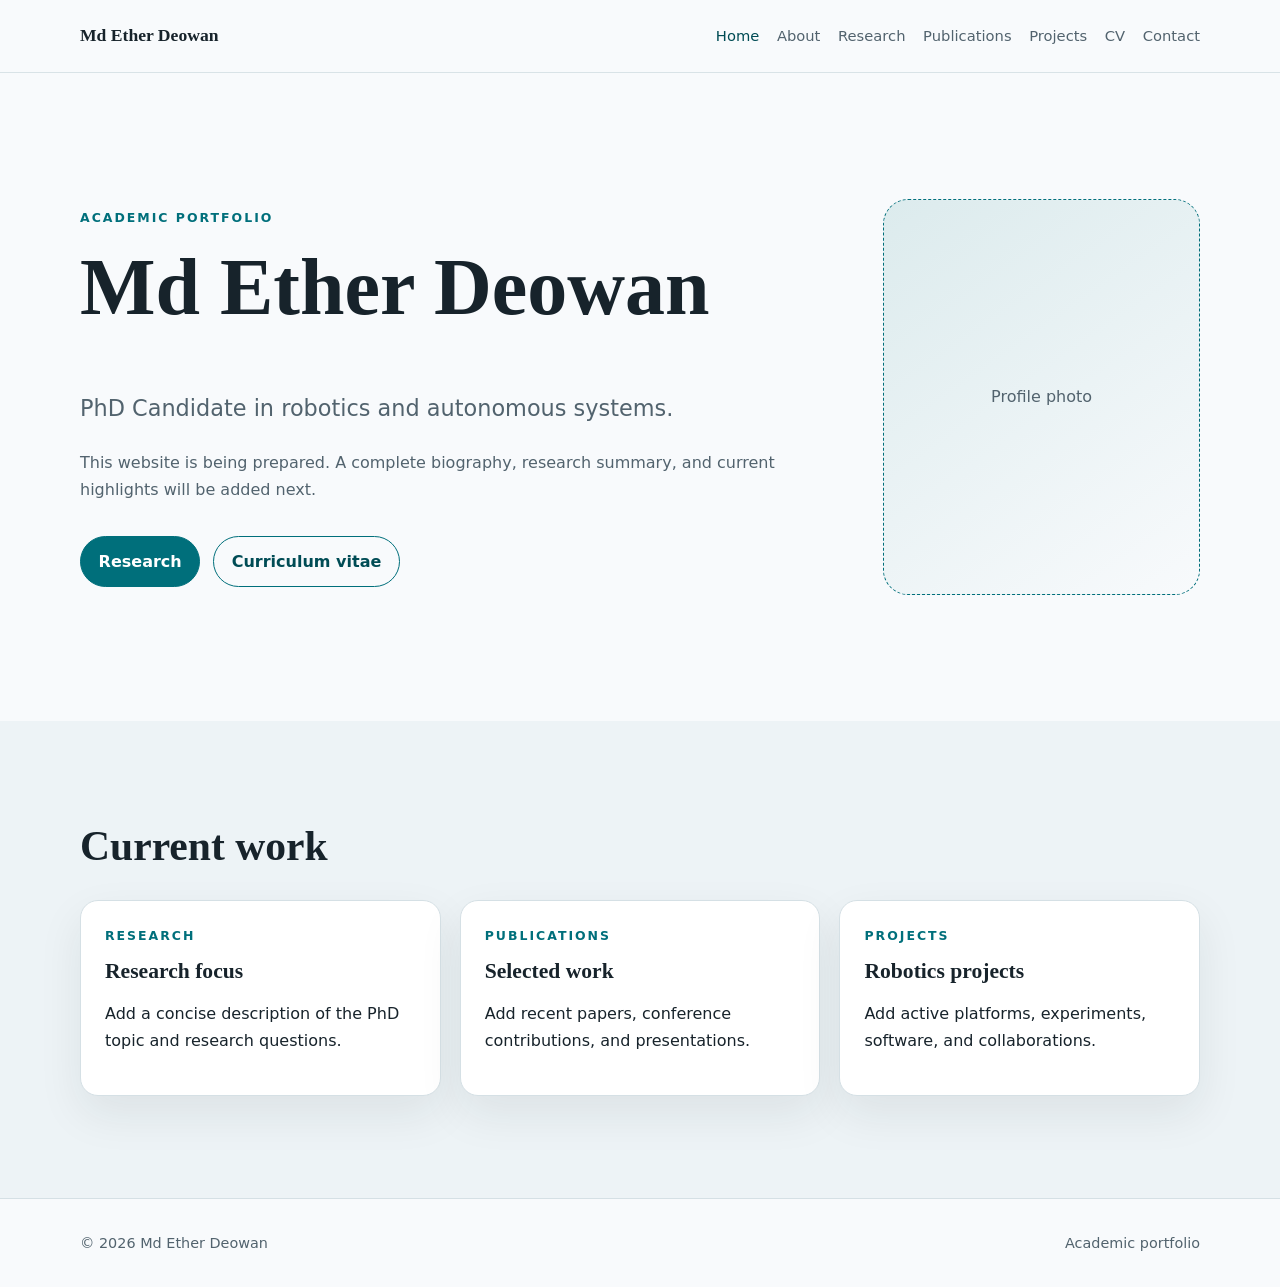
==== index.html @ 9e7772c3 "Create initial academic website structure" ====
<!doctype html>
<html lang="en">
  <head>
    <meta charset="utf-8">
    <meta name="viewport" content="width=device-width, initial-scale=1">
    <meta name="description" content="Academic website of Md Ether Deowan.">
    <title>Md Ether Deowan | Academic Portfolio</title>
    <link rel="stylesheet" href="assets/css/styles.css">
    <script src="assets/js/main.js" defer></script>
  </head>
  <body data-page="home">
    <a class="skip-link" href="#main-content">Skip to content</a>
    <header id="site-header"></header>

    <main id="main-content">
      <section class="hero section">
        <div class="container hero-grid">
          <div>
            <p class="eyebrow">Academic portfolio</p>
            <h1>Md Ether Deowan</h1>
            <p class="lead">PhD Candidate in robotics and autonomous systems.</p>
            <p class="placeholder-note">
              This website is being prepared. A complete biography, research
              summary, and current highlights will be added next.
            </p>
            <div class="button-row">
              <a class="button" href="research.html">Research</a>
              <a class="button button-secondary" href="cv.html">Curriculum vitae</a>
            </div>
          </div>
          <div class="profile-placeholder" aria-label="Profile photo placeholder">
            <span>Profile photo</span>
          </div>
        </div>
      </section>

      <section class="section section-muted">
        <div class="container">
          <h2>Current work</h2>
          <div class="card-grid">
            <article class="card">
              <p class="card-label">Research</p>
              <h3>Research focus</h3>
              <p>Add a concise description of the PhD topic and research questions.</p>
            </article>
            <article class="card">
              <p class="card-label">Publications</p>
              <h3>Selected work</h3>
              <p>Add recent papers, conference contributions, and presentations.</p>
            </article>
            <article class="card">
              <p class="card-label">Projects</p>
              <h3>Robotics projects</h3>
              <p>Add active platforms, experiments, software, and collaborations.</p>
            </article>
          </div>
        </div>
      </section>
    </main>

    <footer id="site-footer"></footer>
  </body>
</html>
---- assets/css/styles.css ----
:root {
  --background: #f8fafc;
  --surface: #ffffff;
  --surface-muted: #edf3f6;
  --text: #17232b;
  --text-muted: #52636e;
  --accent: #006f7b;
  --accent-dark: #004c55;
  --border: #d5e0e5;
  --shadow: 0 18px 45px rgba(23, 35, 43, 0.08);
  --radius: 18px;
  --max-width: 1120px;
}

* { box-sizing: border-box; }

html { scroll-behavior: smooth; }

body {
  margin: 0;
  background: var(--background);
  color: var(--text);
  font-family: Inter, ui-sans-serif, system-ui, -apple-system, BlinkMacSystemFont, "Segoe UI", sans-serif;
  font-size: 1rem;
  line-height: 1.7;
}

a { color: var(--accent-dark); }
a:hover { color: var(--accent); }

h1, h2, h3 {
  margin: 0 0 0.7em;
  font-family: Georgia, "Times New Roman", serif;
  line-height: 1.15;
}

h1 { font-size: clamp(2.5rem, 7vw, 5rem); }
h2 { font-size: clamp(1.8rem, 4vw, 2.6rem); }
h3 { font-size: 1.35rem; }

.container {
  width: min(calc(100% - 2rem), var(--max-width));
  margin-inline: auto;
}

.content-width { max-width: 760px; }
.section { padding: clamp(4rem, 8vw, 7rem) 0; }
.section-compact { margin-top: 2.5rem; }
.section-muted { background: var(--surface-muted); }

.site-nav {
  position: sticky;
  top: 0;
  z-index: 10;
  border-bottom: 1px solid rgba(213, 224, 229, 0.9);
  background: rgba(248, 250, 252, 0.94);
  backdrop-filter: blur(12px);
}

.nav-inner {
  min-height: 72px;
  display: flex;
  align-items: center;
  justify-content: space-between;
  gap: 2rem;
}

.brand {
  color: var(--text);
  font-family: Georgia, "Times New Roman", serif;
  font-size: 1.1rem;
  font-weight: 700;
  text-decoration: none;
}

.nav-links {
  display: flex;
  flex-wrap: wrap;
  gap: 0.3rem 1.1rem;
  margin: 0;
  padding: 0;
  list-style: none;
}

.nav-links a {
  color: var(--text-muted);
  font-size: 0.92rem;
  text-decoration: none;
}

.nav-links a:hover,
.nav-links a[aria-current="page"] { color: var(--accent-dark); }

.hero { min-height: 72vh; display: grid; align-items: center; }
.hero-grid { display: grid; grid-template-columns: 1.4fr 0.6fr; gap: 4rem; align-items: center; }
.lead { max-width: 700px; color: var(--text-muted); font-size: clamp(1.15rem, 2vw, 1.4rem); }

.eyebrow,
.card-label {
  margin: 0 0 0.8rem;
  color: var(--accent);
  font-size: 0.78rem;
  font-weight: 800;
  letter-spacing: 0.16em;
  text-transform: uppercase;
}

.profile-placeholder {
  aspect-ratio: 4 / 5;
  display: grid;
  place-items: center;
  border: 1px dashed var(--accent);
  border-radius: calc(var(--radius) * 1.4);
  background: linear-gradient(145deg, #dcebed, #f8fafc);
  color: var(--text-muted);
}

.button-row { display: flex; flex-wrap: wrap; gap: 0.8rem; margin-top: 2rem; }
.button {
  display: inline-flex;
  padding: 0.7rem 1.1rem;
  border: 1px solid var(--accent);
  border-radius: 999px;
  background: var(--accent);
  color: white;
  font-weight: 700;
  text-decoration: none;
}
.button:hover { background: var(--accent-dark); color: white; }
.button-secondary { background: transparent; color: var(--accent-dark); }
.button-secondary:hover { background: var(--surface); color: var(--accent-dark); }

.card-grid { display: grid; grid-template-columns: repeat(3, 1fr); gap: 1.2rem; }
.card,
.placeholder-block {
  border: 1px solid var(--border);
  border-radius: var(--radius);
  background: var(--surface);
  box-shadow: var(--shadow);
}
.card { padding: 1.5rem; }
.placeholder-block { margin-top: 2rem; padding: 2rem; }
.placeholder-note { max-width: 700px; color: var(--text-muted); }

.site-footer {
  padding: 2rem 0;
  border-top: 1px solid var(--border);
  color: var(--text-muted);
  font-size: 0.9rem;
}

.footer-inner { display: flex; justify-content: space-between; gap: 1rem; }

.skip-link {
  position: absolute;
  left: -9999px;
  top: 0;
  z-index: 20;
  padding: 0.7rem 1rem;
  background: var(--text);
  color: white;
}
.skip-link:focus { left: 1rem; top: 1rem; }

@media (max-width: 820px) {
  .nav-inner { align-items: flex-start; flex-direction: column; gap: 0.7rem; padding-block: 1rem; }
  .hero-grid { grid-template-columns: 1fr; }
  .profile-placeholder { max-width: 320px; }
  .card-grid { grid-template-columns: 1fr; }
}

@media (max-width: 520px) {
  .nav-links { gap: 0.4rem 0.8rem; }
  .footer-inner { flex-direction: column; }
}
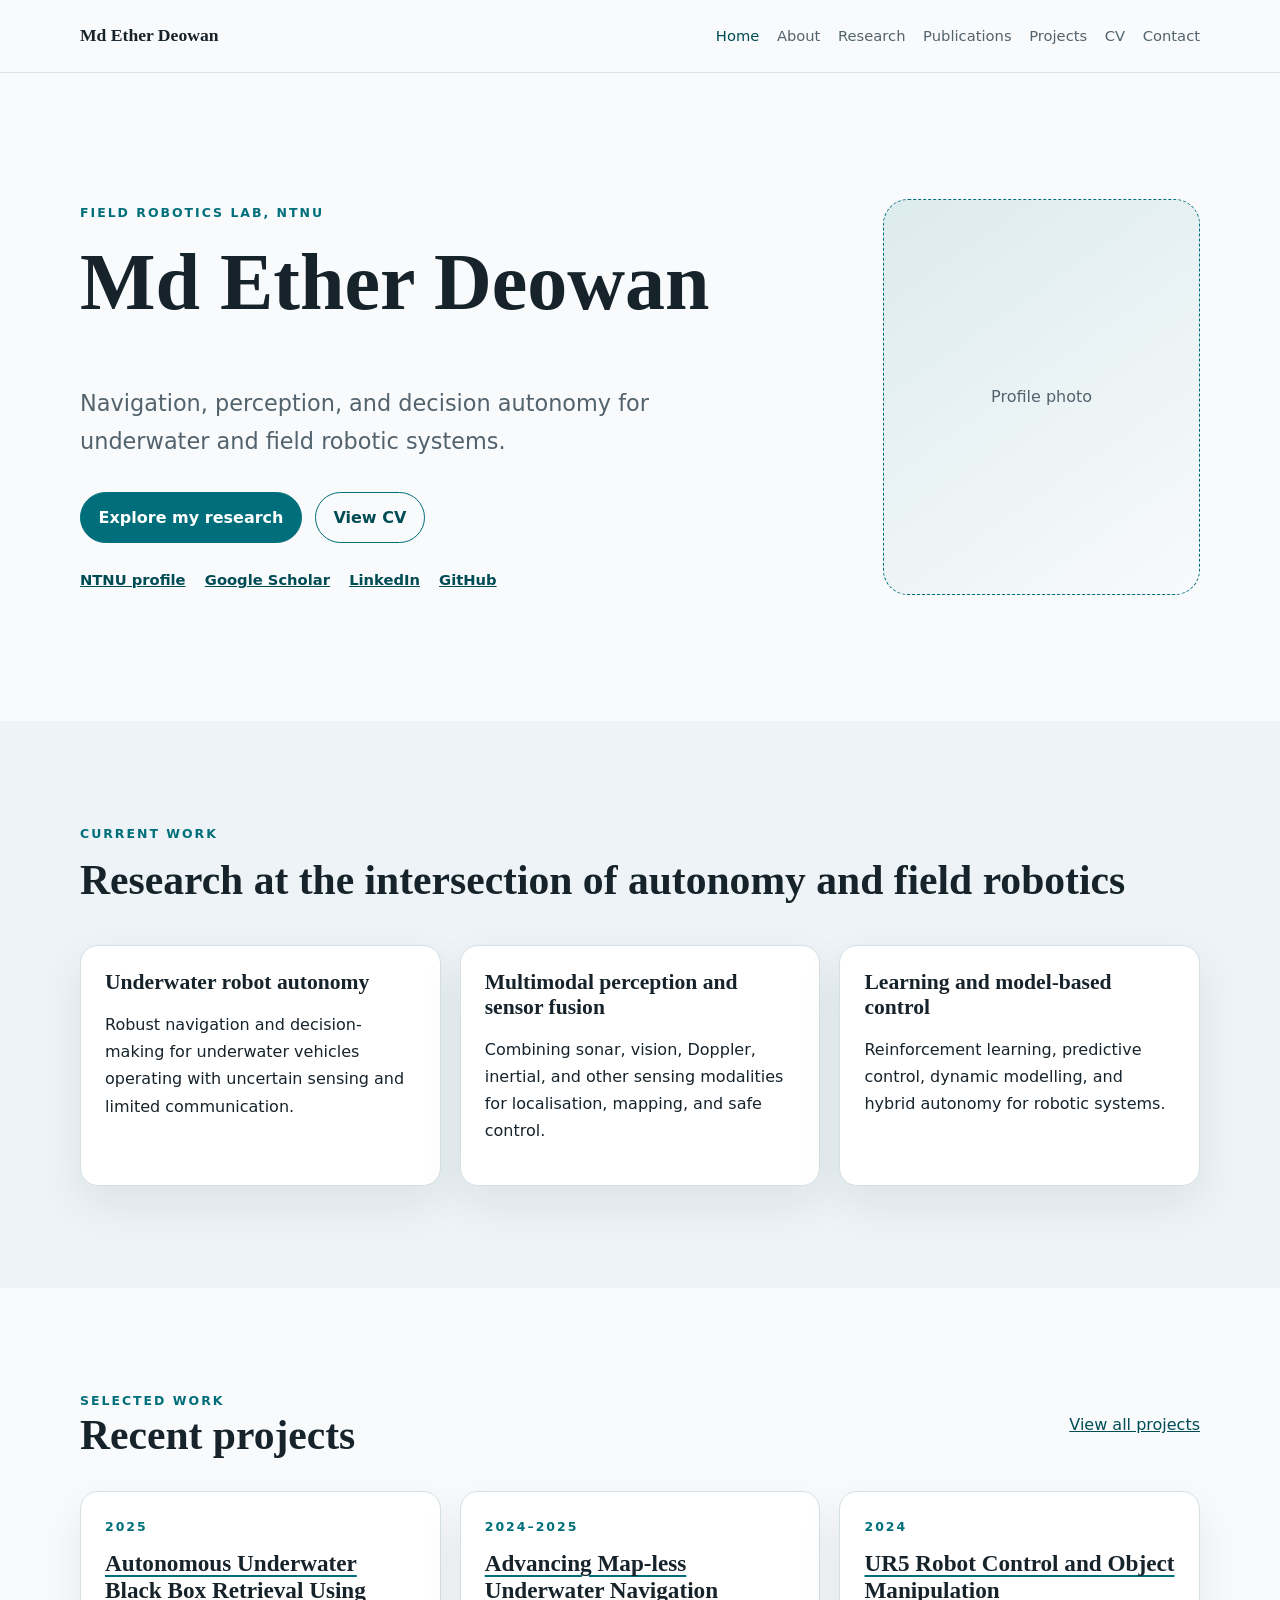
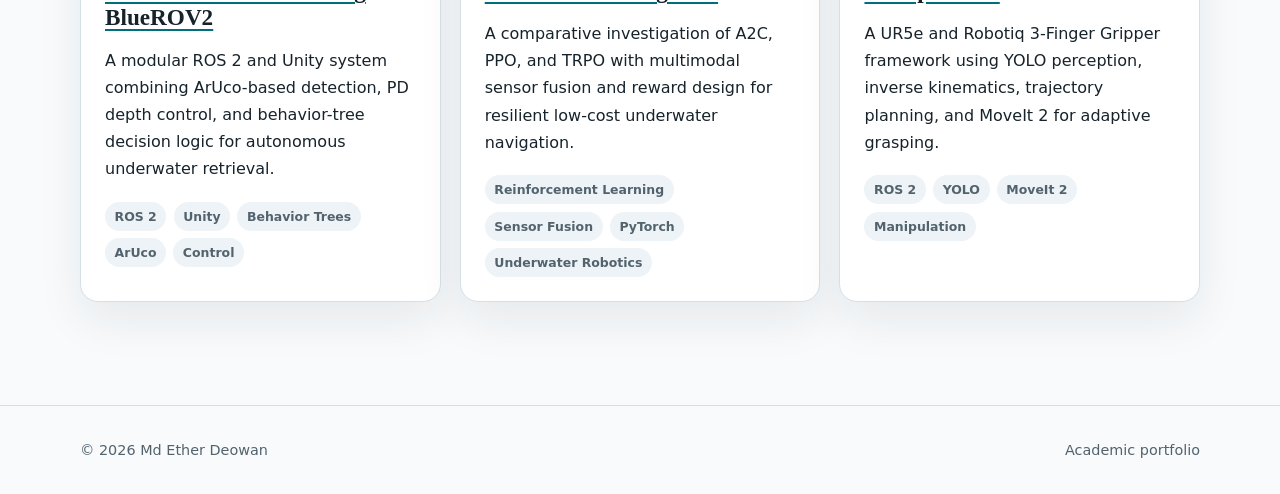
==== commit 8c1c596f: "Build data-driven academic portfolio" ====
--- a/index.html
+++ b/index.html
@@ -7,56 +7,13 @@
     <title>Md Ether Deowan | Academic Portfolio</title>
     <link rel="stylesheet" href="assets/css/styles.css">
     <script src="assets/js/main.js" defer></script>
+    <script src="assets/js/content.js" defer></script>
   </head>
   <body data-page="home">
     <a class="skip-link" href="#main-content">Skip to content</a>
     <header id="site-header"></header>
 
-    <main id="main-content">
-      <section class="hero section">
-        <div class="container hero-grid">
-          <div>
-            <p class="eyebrow">Academic portfolio</p>
-            <h1>Md Ether Deowan</h1>
-            <p class="lead">PhD Candidate in robotics and autonomous systems.</p>
-            <p class="placeholder-note">
-              This website is being prepared. A complete biography, research
-              summary, and current highlights will be added next.
-            </p>
-            <div class="button-row">
-              <a class="button" href="research.html">Research</a>
-              <a class="button button-secondary" href="cv.html">Curriculum vitae</a>
-            </div>
-          </div>
-          <div class="profile-placeholder" aria-label="Profile photo placeholder">
-            <span>Profile photo</span>
-          </div>
-        </div>
-      </section>
-
-      <section class="section section-muted">
-        <div class="container">
-          <h2>Current work</h2>
-          <div class="card-grid">
-            <article class="card">
-              <p class="card-label">Research</p>
-              <h3>Research focus</h3>
-              <p>Add a concise description of the PhD topic and research questions.</p>
-            </article>
-            <article class="card">
-              <p class="card-label">Publications</p>
-              <h3>Selected work</h3>
-              <p>Add recent papers, conference contributions, and presentations.</p>
-            </article>
-            <article class="card">
-              <p class="card-label">Projects</p>
-              <h3>Robotics projects</h3>
-              <p>Add active platforms, experiments, software, and collaborations.</p>
-            </article>
-          </div>
-        </div>
-      </section>
-    </main>
+    <main id="main-content" data-content-root></main>
 
     <footer id="site-footer"></footer>
   </body>
--- a/assets/css/styles.css
+++ b/assets/css/styles.css
@@ -142,6 +142,101 @@
 .placeholder-block { margin-top: 2rem; padding: 2rem; }
 .placeholder-note { max-width: 700px; color: var(--text-muted); }
 
+.profile-links {
+  display: flex;
+  flex-wrap: wrap;
+  gap: 0.5rem 1.2rem;
+  margin-top: 1.5rem;
+  font-size: 0.92rem;
+  font-weight: 700;
+}
+
+.profile-links-large { margin-top: 2.5rem; font-size: 1rem; }
+
+.section-heading {
+  display: flex;
+  align-items: center;
+  justify-content: space-between;
+  gap: 1.5rem;
+  margin-bottom: 2rem;
+}
+
+.section-heading h1,
+.section-heading h2,
+.section-heading p { margin-bottom: 0; }
+
+.project-list {
+  display: grid;
+  grid-template-columns: repeat(2, minmax(0, 1fr));
+  gap: 1.2rem;
+}
+
+.project-card h2 { font-size: 1.45rem; }
+.project-card h2 a { color: var(--text); text-decoration-color: var(--accent); text-decoration-thickness: 2px; text-underline-offset: 4px; }
+
+.tag-list {
+  display: flex;
+  flex-wrap: wrap;
+  gap: 0.45rem;
+  margin: 1.2rem 0 0;
+  padding: 0;
+  list-style: none;
+}
+
+.tag-list li {
+  padding: 0.25rem 0.6rem;
+  border-radius: 999px;
+  background: var(--surface-muted);
+  color: var(--text-muted);
+  font-size: 0.78rem;
+  font-weight: 700;
+}
+
+.bio-copy { font-size: 1.12rem; }
+
+.facts {
+  display: grid;
+  gap: 0;
+  margin: 2.5rem 0 4rem;
+  border-top: 1px solid var(--border);
+}
+
+.facts div {
+  display: grid;
+  grid-template-columns: 150px 1fr;
+  gap: 1rem;
+  padding: 0.8rem 0;
+  border-bottom: 1px solid var(--border);
+}
+
+.facts dt { color: var(--text-muted); font-weight: 700; }
+.facts dd { margin: 0; }
+
+.timeline { margin: 1.5rem 0; }
+.timeline-item {
+  display: grid;
+  grid-template-columns: 130px 1fr;
+  gap: 1.5rem;
+  padding: 1.4rem 0;
+  border-top: 1px solid var(--border);
+}
+.timeline-date { margin: 0; color: var(--accent); font-size: 0.86rem; font-weight: 800; }
+.timeline-item h3 { margin-bottom: 0.25rem; }
+.timeline-org { margin: 0 0 0.5rem; color: var(--text-muted); }
+.timeline-item div > p:last-child { margin-bottom: 0; }
+.content-section-title { margin-top: 4rem; }
+
+.research-statement { margin-top: 4rem; }
+
+.publication-groups { margin-top: 3rem; }
+.publication-groups section { padding: 1.5rem 0; border-top: 1px solid var(--border); }
+.publication-list { display: grid; gap: 0.8rem; padding-left: 1.4rem; }
+
+.skills-grid { display: grid; grid-template-columns: repeat(2, 1fr); gap: 1rem; }
+.skills-grid section { padding: 1.2rem; border: 1px solid var(--border); border-radius: var(--radius); background: var(--surface); }
+.skills-grid ul { margin-bottom: 0; padding-left: 1.2rem; }
+.data-note { margin-top: 3rem; color: var(--text-muted); font-size: 0.85rem; }
+
 .site-footer {
   padding: 2rem 0;
   border-top: 1px solid var(--border);
@@ -167,9 +262,14 @@
   .hero-grid { grid-template-columns: 1fr; }
   .profile-placeholder { max-width: 320px; }
   .card-grid { grid-template-columns: 1fr; }
+  .project-list { grid-template-columns: 1fr; }
 }
 
 @media (max-width: 520px) {
   .nav-links { gap: 0.4rem 0.8rem; }
   .footer-inner { flex-direction: column; }
-}
+  .section-heading { align-items: flex-start; flex-direction: column; }
+  .timeline-item { grid-template-columns: 1fr; gap: 0.35rem; }
+  .facts div { grid-template-columns: 1fr; gap: 0.2rem; }
+  .skills-grid { grid-template-columns: 1fr; }
+}
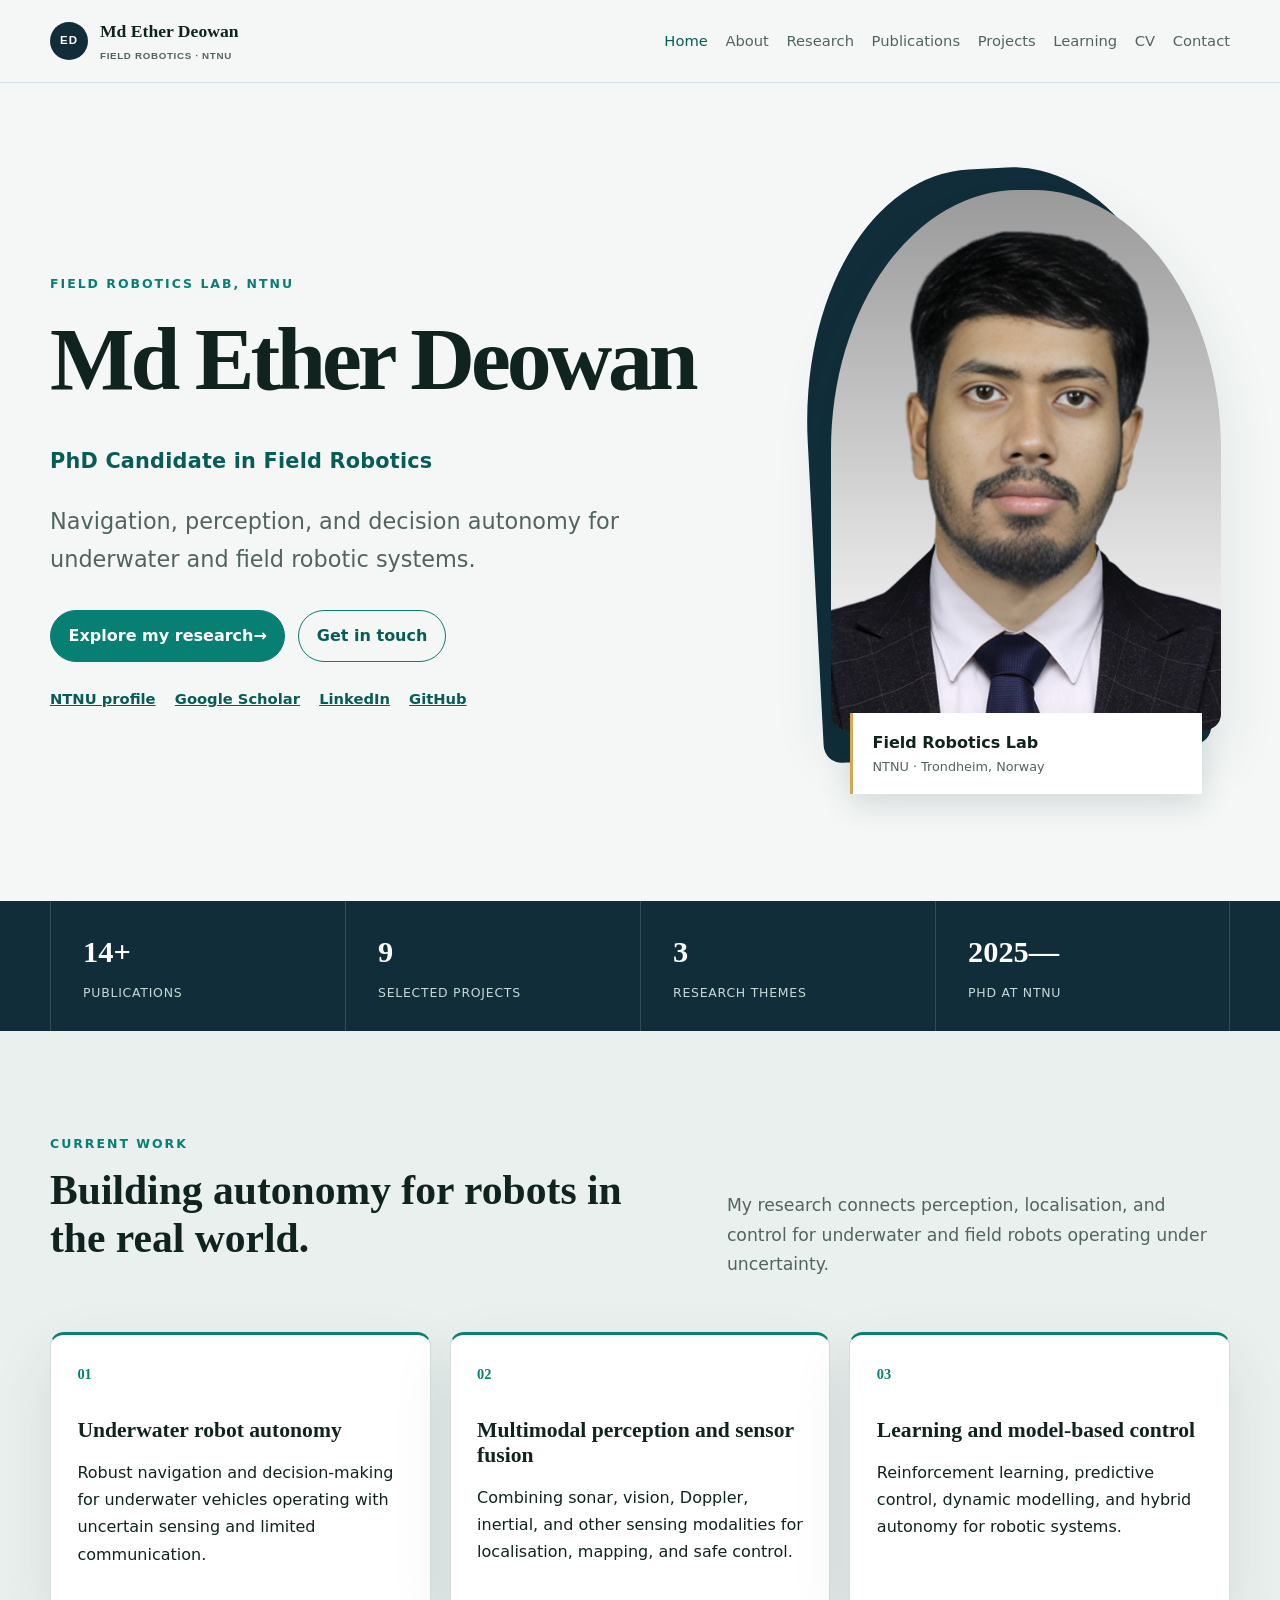
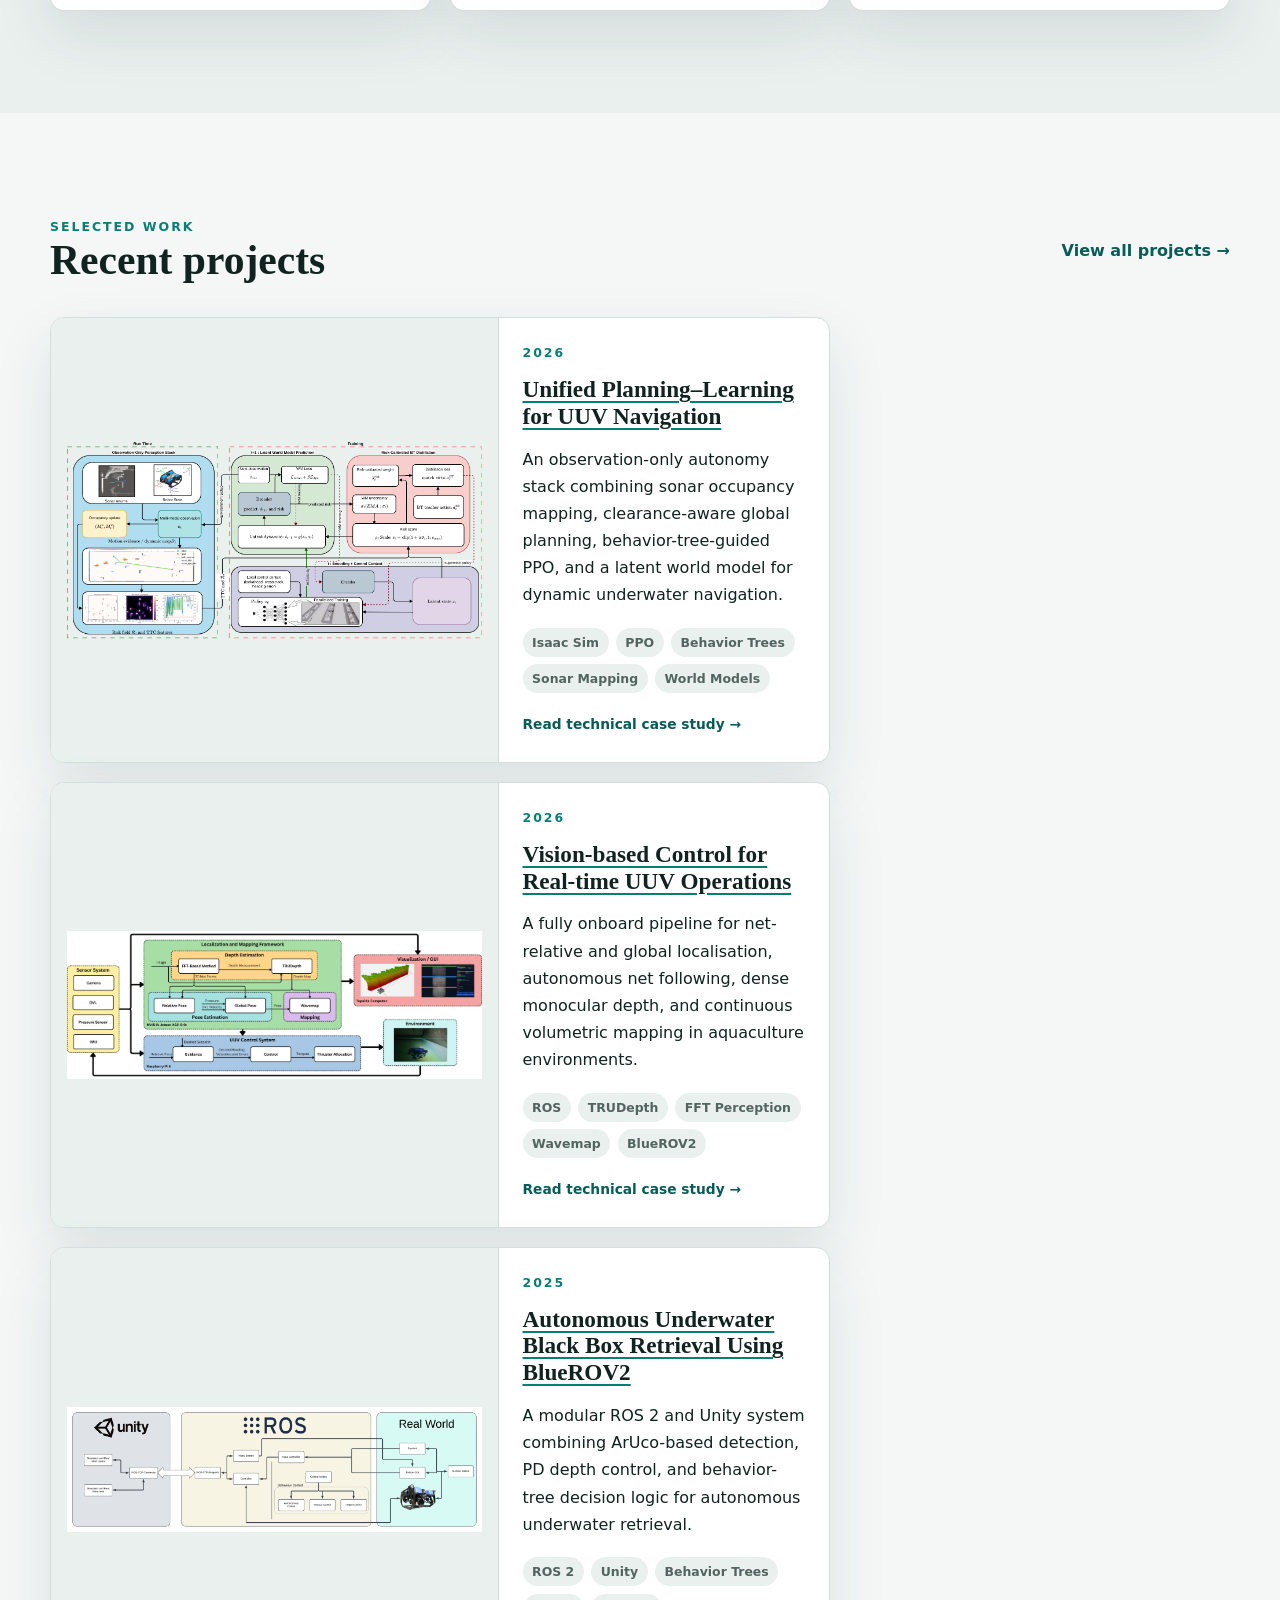
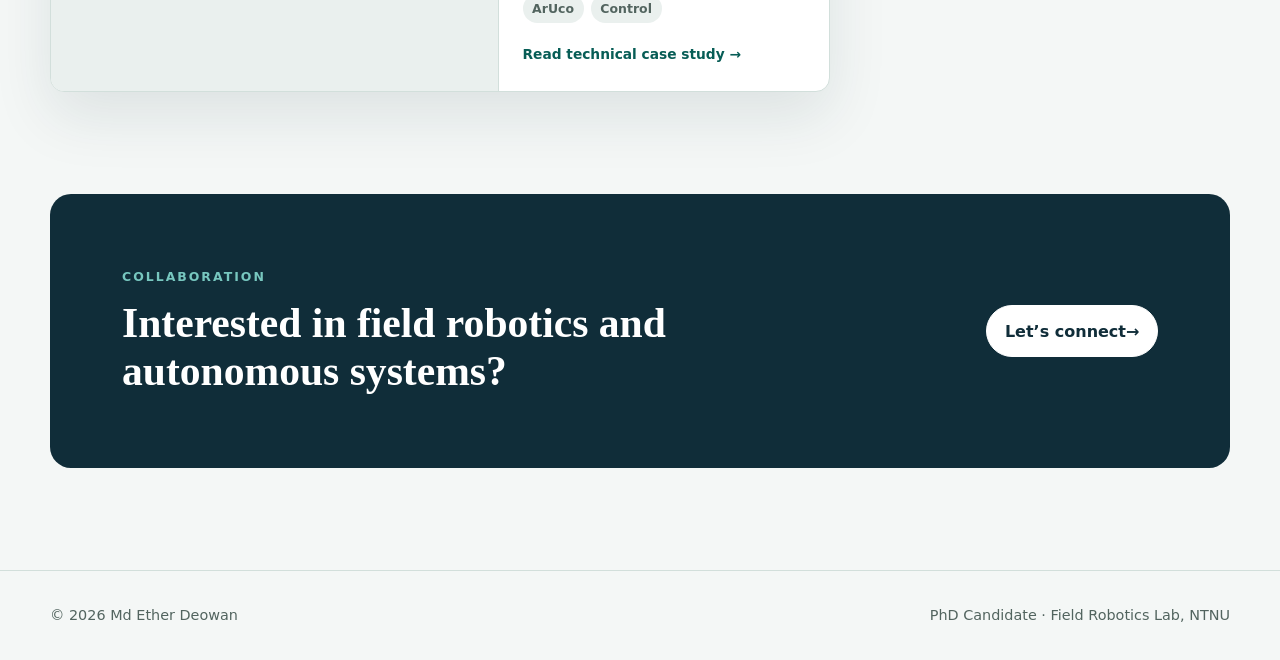
==== commit 4167de8c: "Add favicon, PWA icons, and social share previews across all pages The site had no favicon (default " ====
--- a/index.html
+++ b/index.html
@@ -5,6 +5,22 @@
     <meta name="viewport" content="width=device-width, initial-scale=1">
     <meta name="description" content="Academic website of Md Ether Deowan.">
     <title>Md Ether Deowan | Academic Portfolio</title>
+    <link rel="canonical" href="https://eather0056.github.io/">
+    <meta name="theme-color" content="#102d39">
+    <link rel="icon" href="assets/images/favicon-32.png" sizes="32x32">
+    <link rel="icon" href="assets/images/favicon-16.png" sizes="16x16">
+    <link rel="apple-touch-icon" href="assets/images/apple-touch-icon.png">
+    <link rel="manifest" href="site.webmanifest">
+    <meta property="og:type" content="website">
+    <meta property="og:site_name" content="Md Ether Deowan">
+    <meta property="og:url" content="https://eather0056.github.io/">
+    <meta property="og:title" content="Md Ether Deowan | Academic Portfolio">
+    <meta property="og:description" content="Navigation, perception, and decision autonomy for underwater and field robotic systems — PhD candidate, Field Robotics Lab, NTNU.">
+    <meta property="og:image" content="https://eather0056.github.io/assets/images/og-cover.png">
+    <meta name="twitter:card" content="summary_large_image">
+    <meta name="twitter:title" content="Md Ether Deowan | Academic Portfolio">
+    <meta name="twitter:description" content="Navigation, perception, and decision autonomy for underwater and field robotic systems — PhD candidate, Field Robotics Lab, NTNU.">
+    <meta name="twitter:image" content="https://eather0056.github.io/assets/images/og-cover.png">
     <link rel="stylesheet" href="assets/css/styles.css">
     <script src="assets/js/main.js" defer></script>
     <script src="assets/js/content.js" defer></script>
--- a/assets/css/styles.css
+++ b/assets/css/styles.css
@@ -1,15 +1,17 @@
 :root {
-  --background: #f8fafc;
+  --background: #f4f7f6;
   --surface: #ffffff;
-  --surface-muted: #edf3f6;
-  --text: #17232b;
-  --text-muted: #52636e;
-  --accent: #006f7b;
-  --accent-dark: #004c55;
-  --border: #d5e0e5;
-  --shadow: 0 18px 45px rgba(23, 35, 43, 0.08);
-  --radius: 18px;
-  --max-width: 1120px;
+  --surface-muted: #eaf0ee;
+  --text: #10231f;
+  --text-muted: #52645f;
+  --accent: #087f73;
+  --accent-dark: #075d56;
+  --navy: #102d39;
+  --gold: #d4a84f;
+  --border: #d2dfdb;
+  --shadow: 0 24px 60px rgba(16, 45, 57, 0.1);
+  --radius: 14px;
+  --max-width: 1180px;
 }
 
 * { box-sizing: border-box; }
@@ -23,6 +25,7 @@
   font-family: Inter, ui-sans-serif, system-ui, -apple-system, BlinkMacSystemFont, "Segoe UI", sans-serif;
   font-size: 1rem;
   line-height: 1.7;
+  -webkit-font-smoothing: antialiased;
 }
 
 a { color: var(--accent-dark); }
@@ -34,7 +37,7 @@
   line-height: 1.15;
 }
 
-h1 { font-size: clamp(2.5rem, 7vw, 5rem); }
+h1 { font-size: clamp(3rem, 7vw, 5.8rem); letter-spacing: -0.045em; }
 h2 { font-size: clamp(1.8rem, 4vw, 2.6rem); }
 h3 { font-size: 1.35rem; }
 
@@ -43,7 +46,8 @@
   margin-inline: auto;
 }
 
-.content-width { max-width: 760px; }
+.content-width { max-width: 800px; }
+.content-center { margin-inline: auto; }
 .section { padding: clamp(4rem, 8vw, 7rem) 0; }
 .section-compact { margin-top: 2.5rem; }
 .section-muted { background: var(--surface-muted); }
@@ -53,12 +57,12 @@
   top: 0;
   z-index: 10;
   border-bottom: 1px solid rgba(213, 224, 229, 0.9);
-  background: rgba(248, 250, 252, 0.94);
+  background: rgba(244, 247, 246, 0.92);
   backdrop-filter: blur(12px);
 }
 
 .nav-inner {
-  min-height: 72px;
+  min-height: 82px;
   display: flex;
   align-items: center;
   justify-content: space-between;
@@ -66,12 +70,30 @@
 }
 
 .brand {
+  display: flex;
+  align-items: center;
+  gap: 0.75rem;
   color: var(--text);
   font-family: Georgia, "Times New Roman", serif;
   font-size: 1.1rem;
   font-weight: 700;
   text-decoration: none;
 }
+
+.brand-mark {
+  display: grid;
+  width: 38px;
+  aspect-ratio: 1;
+  place-items: center;
+  border-radius: 50%;
+  background: var(--navy);
+  color: white;
+  font-family: Inter, ui-sans-serif, sans-serif;
+  font-size: 0.72rem;
+  letter-spacing: 0.08em;
+}
+
+.brand small { display: block; margin-top: 0.1rem; color: var(--text-muted); font-family: Inter, ui-sans-serif, sans-serif; font-size: 0.61rem; font-weight: 600; letter-spacing: 0.07em; text-transform: uppercase; }
 
 .nav-links {
   display: flex;
@@ -86,13 +108,16 @@
   color: var(--text-muted);
   font-size: 0.92rem;
   text-decoration: none;
+  transition: color 160ms ease;
 }
 
 .nav-links a:hover,
 .nav-links a[aria-current="page"] { color: var(--accent-dark); }
 
-.hero { min-height: 72vh; display: grid; align-items: center; }
-.hero-grid { display: grid; grid-template-columns: 1.4fr 0.6fr; gap: 4rem; align-items: center; }
+.hero { min-height: calc(100vh - 82px); display: grid; align-items: center; padding: clamp(4rem, 8vw, 7.5rem) 0; overflow: hidden; }
+.hero-grid { display: grid; grid-template-columns: minmax(0, 1.15fr) minmax(300px, 0.7fr); gap: clamp(3rem, 8vw, 7rem); align-items: center; }
+.hero-copy { position: relative; z-index: 1; }
+.hero-role { margin: -1.8rem 0 1.4rem; color: var(--accent-dark); font-size: clamp(1.05rem, 2vw, 1.3rem); font-weight: 750; letter-spacing: 0.01em; }
 .lead { max-width: 700px; color: var(--text-muted); font-size: clamp(1.15rem, 2vw, 1.4rem); }
 
 .eyebrow,
@@ -105,15 +130,21 @@
   text-transform: uppercase;
 }
 
-.profile-placeholder {
-  aspect-ratio: 4 / 5;
-  display: grid;
-  place-items: center;
-  border: 1px dashed var(--accent);
-  border-radius: calc(var(--radius) * 1.4);
-  background: linear-gradient(145deg, #dcebed, #f8fafc);
-  color: var(--text-muted);
-}
+.portrait-frame { position: relative; width: min(100%, 390px); margin: 0 auto; justify-self: end; }
+.portrait-accent { position: absolute; inset: -1.4rem 1.5rem 2.5rem -1.4rem; border-radius: 45% 45% 18px 18px; background: var(--navy); transform: rotate(-3deg); }
+.profile-photo {
+  position: relative;
+  display: block;
+  width: 100%;
+  height: clamp(420px, 48vw, 540px);
+  border-radius: 48% 48% 16px 16px;
+  object-fit: cover;
+  object-position: center 24%;
+  box-shadow: var(--shadow);
+  filter: saturate(0.88) contrast(1.03);
+}
+.portrait-frame figcaption { position: relative; display: flex; flex-direction: column; margin: -1.1rem 1.2rem 0; padding: 1rem 1.2rem; border-left: 3px solid var(--gold); background: white; box-shadow: 0 12px 30px rgba(16, 45, 57, 0.13); }
+.portrait-frame figcaption span { color: var(--text-muted); font-size: 0.8rem; }
 
 .button-row { display: flex; flex-wrap: wrap; gap: 0.8rem; margin-top: 2rem; }
 .button {
@@ -125,8 +156,9 @@
   color: white;
   font-weight: 700;
   text-decoration: none;
-}
-.button:hover { background: var(--accent-dark); color: white; }
+  transition: transform 160ms ease, background 160ms ease;
+}
+.button:hover { background: var(--accent-dark); color: white; transform: translateY(-2px); }
 .button-secondary { background: transparent; color: var(--accent-dark); }
 .button-secondary:hover { background: var(--surface); color: var(--accent-dark); }
 
@@ -138,7 +170,8 @@
   background: var(--surface);
   box-shadow: var(--shadow);
 }
-.card { padding: 1.5rem; }
+.card { padding: 1.65rem; transition: transform 180ms ease, box-shadow 180ms ease; }
+.card:hover { transform: translateY(-4px); box-shadow: 0 28px 55px rgba(16, 45, 57, 0.13); }
 .placeholder-block { margin-top: 2rem; padding: 2rem; }
 .placeholder-note { max-width: 700px; color: var(--text-muted); }
 
@@ -173,6 +206,29 @@
 
 .project-card h2 { font-size: 1.45rem; }
 .project-card h2 a { color: var(--text); text-decoration-color: var(--accent); text-decoration-thickness: 2px; text-underline-offset: 4px; }
+.project-card { overflow: hidden; padding: 0; }
+.project-card-body { padding: 1.5rem; }
+.project-media { display: block; overflow: hidden; border-bottom: 1px solid var(--border); background: var(--surface-muted); }
+.project-media img { display: block; width: 100%; height: 220px; object-fit: cover; transition: transform 240ms ease; }
+.project-media:hover img { transform: scale(1.025); }
+.project-read-more { display: inline-block; margin-top: 1.25rem; font-size: 0.86rem; font-weight: 800; text-decoration: none; }
+.project-card-featured { grid-column: span 2; display: grid; grid-template-columns: minmax(0, 1.15fr) minmax(300px, 0.85fr); }
+.project-card-featured .project-media { border-right: 1px solid var(--border); border-bottom: 0; }
+.project-card-featured .project-media img { height: 100%; min-height: 320px; padding: 1rem; object-fit: contain; }
+
+.project-archive {
+  margin-top: clamp(5rem, 10vw, 8rem);
+  padding-top: 3rem;
+  border-top: 1px solid var(--border);
+}
+
+.archive-intro { max-width: 720px; margin-top: 0.65rem !important; color: var(--text-muted); }
+.archive-count { flex: 0 0 auto; padding: 0.45rem 0.75rem; border-radius: 999px; background: var(--surface-muted); color: var(--text-muted); font-size: 0.82rem; font-weight: 800; }
+.archive-grid { display: grid; grid-template-columns: repeat(3, minmax(0, 1fr)); gap: 1rem; }
+.archive-grid .project-card-body { padding: 1.2rem; }
+.archive-grid .project-card h2 { font-size: 1.08rem; }
+.archive-grid .project-card p { font-size: 0.9rem; }
+.archive-grid .project-read-more { margin-top: 0.9rem; }
 
 .tag-list {
   display: flex;
@@ -194,6 +250,30 @@
 
 .bio-copy { font-size: 1.12rem; }
 
+.impact-strip { background: var(--navy); color: white; }
+.impact-grid { display: grid; grid-template-columns: repeat(4, 1fr); }
+.impact-grid div { padding: 1.6rem 2rem; border-left: 1px solid rgba(255, 255, 255, 0.15); }
+.impact-grid div:last-child { border-right: 1px solid rgba(255, 255, 255, 0.15); }
+.impact-grid strong { display: block; color: #fff; font-family: Georgia, "Times New Roman", serif; font-size: 1.9rem; }
+.impact-grid span { color: #c7d8d7; font-size: 0.78rem; letter-spacing: 0.06em; text-transform: uppercase; }
+
+.section-intro { display: grid; grid-template-columns: 1fr 0.8fr; gap: 3rem; align-items: end; }
+.section-intro > p { margin-bottom: 0.8rem; color: var(--text-muted); font-size: 1.08rem; }
+.card-number { display: block; margin-bottom: 2rem; color: var(--accent); font-family: Georgia, serif; font-size: 0.9rem; font-weight: 700; }
+.theme-card { border-top: 3px solid var(--accent); }
+.text-link { font-weight: 750; text-decoration: none; }
+
+.about-grid { display: grid; grid-template-columns: 290px minmax(0, 720px); gap: clamp(2.5rem, 7vw, 6rem); align-items: center; margin-bottom: 4rem; }
+.about-photo { width: 100%; aspect-ratio: 4 / 5; border-radius: var(--radius); object-fit: cover; object-position: center 20%; box-shadow: var(--shadow); }
+.about-photo { height: 360px; }
+
+.callout-section { padding-top: 0; }
+.callout { display: flex; align-items: center; justify-content: space-between; gap: 3rem; padding: clamp(2.4rem, 6vw, 4.5rem); border-radius: calc(var(--radius) * 1.5); background: var(--navy); color: white; }
+.callout h2 { max-width: 720px; margin-bottom: 0; }
+.callout .eyebrow { color: #77c7bf; }
+.button-light { flex: 0 0 auto; border-color: white; background: white; color: var(--navy); }
+.button-light:hover { background: #eaf0ee; color: var(--navy); }
+
 .facts {
   display: grid;
   gap: 0;
@@ -228,14 +308,154 @@
 
 .research-statement { margin-top: 4rem; }
 
+/* PhD research programme */
+.research-hero { padding: clamp(4rem, 9vw, 7rem) 0; background: linear-gradient(135deg, var(--navy), #164a51); color: white; }
+.research-hero h1 { max-width: 920px; color: white; font-size: clamp(3rem, 7vw, 5.4rem); }
+.research-hero .lead { color: #d7e5e2; }
+.research-hero .eyebrow { color: #78d1c7; }
+.research-hero .button-secondary { border-color: #8eb8b4; color: white; }
+.research-hero-simple { max-width: 980px; }
+.research-context { display: grid; grid-template-columns: .8fr 1.2fr; gap: clamp(2.5rem, 8vw, 7rem); align-items: start; }
+.research-context p:last-child { margin-top: 0; color: var(--text-muted); font-size: 1.1rem; }
+.supervisor-grid { display: grid; grid-template-columns: repeat(2, 1fr); gap: 1rem; margin-top: 3rem; }
+.supervisor-grid article { padding: 1.5rem; border-left: 3px solid var(--gold); background: white; }
+.supervisor-grid h3 { margin-bottom: .3rem; }
+.supervisor-grid p:last-child { margin: 0; color: var(--text-muted); }
+.student-heading { margin-top: 5rem; }
+.student-heading > p:last-child { color: var(--text-muted); }
+.student-grid { display: grid; grid-template-columns: repeat(3, 1fr); gap: 1rem; margin-top: 2rem; }
+.student-card { padding: 1.4rem; border: 1px solid var(--border); border-radius: var(--radius); background: white; }
+.student-meta { display: flex; justify-content: space-between; gap: .75rem; color: var(--accent-dark); font-size: .72rem; font-weight: 800; text-transform: uppercase; }
+.student-card h3 { margin: 1.2rem 0 .4rem; }
+.student-card p { margin-bottom: 0; color: var(--text-muted); }
+
 .publication-groups { margin-top: 3rem; }
-.publication-groups section { padding: 1.5rem 0; border-top: 1px solid var(--border); }
-.publication-list { display: grid; gap: 0.8rem; padding-left: 1.4rem; }
+.publication-groups > section { display: grid; grid-template-columns: 90px 1fr; gap: 2rem; padding: 2rem 0; border-top: 1px solid var(--border); }
+.publication-groups > section > h2 { color: var(--accent-dark); font-size: 1.5rem; }
+.publication-list { display: grid; gap: 1rem; }
+.publication-header { display: grid; grid-template-columns: minmax(0, 1fr) 220px; gap: 4rem; align-items: end; }
+.scholar-card { display: flex; flex-direction: column; padding: 1.5rem; border-radius: var(--radius); background: var(--navy); color: white; }
+.scholar-card strong { font-family: Georgia, serif; font-size: 2.5rem; line-height: 1; }
+.scholar-card span { margin: 0.25rem 0 1rem; color: #c7d8d7; font-size: 0.78rem; text-transform: uppercase; }
+.scholar-card a { color: white; font-weight: 700; }
+.publication-card { padding: 1.5rem; border: 1px solid var(--border); border-radius: var(--radius); background: var(--surface); box-shadow: 0 10px 30px rgba(16, 45, 57, 0.05); }
+.publication-card h3 { margin: 0.65rem 0; font-size: 1.25rem; }
+.publication-meta { display: flex; flex-wrap: wrap; gap: 0.5rem 1rem; color: var(--accent-dark); font-size: 0.72rem; font-weight: 800; letter-spacing: 0.08em; text-transform: uppercase; }
+.publication-doi { color: var(--text-muted); letter-spacing: 0; text-transform: none; }
+.publication-authors { margin: 0 0 0.35rem; font-weight: 650; }
+.publication-venue { margin: 0; color: var(--text-muted); font-style: italic; }
+.publication-description { margin: 0.8rem 0 0; color: var(--text-muted); }
+.publication-links { display: flex; flex-wrap: wrap; gap: 0.65rem; margin-top: 1rem; }
+.publication-links a { padding: 0.3rem 0.7rem; border: 1px solid var(--accent); border-radius: 999px; font-size: 0.78rem; font-weight: 750; text-decoration: none; }
 
 .skills-grid { display: grid; grid-template-columns: repeat(2, 1fr); gap: 1rem; }
 .skills-grid section { padding: 1.2rem; border: 1px solid var(--border); border-radius: var(--radius); background: var(--surface); }
 .skills-grid ul { margin-bottom: 0; padding-left: 1.2rem; }
 .data-note { margin-top: 3rem; color: var(--text-muted); font-size: 0.85rem; }
+.service-list { border-top: 1px solid var(--border); }
+.service-list article { display: grid; grid-template-columns: 80px 1fr; gap: 1rem; padding: .9rem 0; border-bottom: 1px solid var(--border); }
+.service-list article > span { color: var(--accent); font-size: .85rem; font-weight: 800; }
+.service-list p { margin: 0; }
+
+/* Technical project case studies */
+.case-hero { padding: clamp(4rem, 9vw, 7rem) 0; background: linear-gradient(135deg, var(--navy), #164a51); color: white; }
+.case-hero h1 { max-width: 900px; margin-top: 0.35rem; color: white; font-size: clamp(3rem, 7vw, 5.5rem); }
+.case-hero .lead { color: #d7e5e2; }
+.case-hero .eyebrow { color: #78d1c7; }
+.case-back { display: inline-block; margin-bottom: 3.5rem; color: #d7e5e2; font-size: 0.88rem; font-weight: 750; text-decoration: none; }
+.case-back:hover { color: white; }
+.case-hero-grid { display: grid; grid-template-columns: minmax(0, 1.5fr) minmax(260px, 0.55fr); gap: clamp(3rem, 8vw, 7rem); align-items: end; }
+.case-hero .button-secondary { border-color: #8eb8b4; color: white; }
+.case-hero .button-secondary:hover { color: var(--navy); }
+.case-facts { margin: 0; border-top: 1px solid rgba(255,255,255,.25); }
+.case-facts div { padding: 0.8rem 0; border-bottom: 1px solid rgba(255,255,255,.2); }
+.case-facts dt { color: #8fc8c2; font-size: 0.72rem; font-weight: 800; letter-spacing: .09em; text-transform: uppercase; }
+.case-facts dd { margin: 0.15rem 0 0; line-height: 1.45; }
+.case-media-band { padding: clamp(2rem, 5vw, 4rem) 0; background: #071d25; }
+.video-shell { position: relative; overflow: hidden; width: min(100%, 1000px); margin: auto; aspect-ratio: 16/9; border-radius: var(--radius); box-shadow: 0 30px 80px rgba(0,0,0,.3); }
+.video-shell iframe { position: absolute; inset: 0; width: 100%; height: 100%; border: 0; }
+.case-nav { position: sticky; top: 82px; z-index: 8; overflow-x: auto; border-bottom: 1px solid var(--border); background: rgba(255,255,255,.95); backdrop-filter: blur(10px); }
+.case-nav .container { display: flex; align-items: center; gap: 1.4rem; min-height: 54px; white-space: nowrap; }
+.case-nav span { color: var(--text-muted); font-size: .72rem; font-weight: 800; letter-spacing: .08em; text-transform: uppercase; }
+.case-nav a { font-size: .86rem; font-weight: 700; text-decoration: none; }
+.case-copy-grid { display: grid; grid-template-columns: minmax(240px, .65fr) minmax(0, 1.35fr); gap: clamp(2.5rem, 8vw, 7rem); align-items: start; }
+.case-copy-grid h2 { max-width: 450px; }
+.case-prose { color: var(--text-muted); font-size: 1.08rem; }
+.case-prose p:first-child { margin-top: 0; }
+.case-stage-grid { display: grid; grid-template-columns: repeat(4, 1fr); gap: 1rem; margin-top: 3.5rem; }
+.case-stage-grid article { padding: 1.35rem; border-top: 3px solid var(--accent); background: white; box-shadow: 0 10px 30px rgba(16,45,57,.06); }
+.case-stage-grid span { color: var(--accent); font-family: Georgia, serif; font-weight: 800; }
+.case-stage-grid h3 { margin: 1.4rem 0 .35rem; }
+.case-stage-grid p { margin: 0; color: var(--text-muted); font-size: .9rem; }
+.case-figure { margin: 3rem 0 0; padding: 1rem; border: 1px solid var(--border); border-radius: var(--radius); background: white; box-shadow: var(--shadow); }
+.case-figure img { display: block; width: 100%; height: auto; border-radius: calc(var(--radius) - 5px); }
+.case-figure figcaption { padding: .8rem .25rem 0; color: var(--text-muted); font-size: .82rem; }
+.case-figure-wide img { max-height: 520px; object-fit: contain; }
+.case-columns { display: grid; grid-template-columns: repeat(3, 1fr); gap: 1.25rem; margin-top: 2rem; }
+.case-columns article { padding: 1.25rem; }
+.case-columns p { color: var(--text-muted); }
+.comparison-grid { display: grid; grid-template-columns: 1fr 1fr; gap: 1.25rem; }
+.comparison-grid .case-figure img { aspect-ratio: 4/3; object-fit: contain; }
+.metrics-grid { display: grid; grid-template-columns: repeat(4, 1fr); gap: 1rem; margin: 3.5rem 0; }
+.metrics-grid article { padding: 1.5rem; border-radius: var(--radius); background: var(--navy); color: white; }
+.metrics-grid strong { display: block; color: #7bd4ca; font-family: Georgia, serif; font-size: clamp(2rem, 4vw, 3rem); }
+.metrics-grid span { display: block; font-weight: 800; }
+.metrics-grid p { margin-bottom: 0; color: #bfd1ce; font-size: .82rem; }
+.limitations { display: grid; grid-template-columns: .55fr 1.45fr; gap: 1rem 3rem; padding: clamp(1.5rem, 4vw, 3rem); border-left: 4px solid var(--gold); background: var(--surface-muted); }
+.limitations h3 { margin: 0; }
+.limitations ul { margin: 0 0 1rem; }
+.case-resources { background: var(--navy); color: white; }
+.case-resources h2, .case-resources h3 { color: white; }
+.case-resources .eyebrow { color: #78d1c7; }
+.resource-grid { display: grid; grid-template-columns: 1fr 1fr; gap: 1rem; margin-top: 2rem; }
+.resource-grid a { display: flex; flex-direction: column; padding: 1.4rem; border: 1px solid rgba(255,255,255,.2); border-radius: var(--radius); color: white; text-decoration: none; transition: border-color 160ms ease, transform 160ms ease; }
+.resource-grid a:hover { border-color: #78d1c7; color: white; transform: translateY(-2px); }
+.resource-grid span { color: #bfd1ce; font-size: .88rem; }
+.resource-video-title { margin-top: 3rem; }
+.video-link-grid { display: flex; flex-wrap: wrap; gap: .7rem; }
+.video-link-grid a { padding: .45rem .8rem; border-radius: 999px; background: rgba(255,255,255,.1); color: white; font-size: .83rem; font-weight: 700; text-decoration: none; }
+
+
+/* Learning resources */
+.learning-list { display: grid; gap: 1rem; margin-top: 3rem; }
+.learning-card-simple { padding: 1.5rem; border: 1px solid var(--border); border-radius: 6px; background: white; }
+.learning-card-simple h2 { margin: .5rem 0; font-family: -apple-system, BlinkMacSystemFont, "Segoe UI", sans-serif; font-size: 1.55rem; }
+.learning-card-simple h2 a { color: var(--text); text-underline-offset: 4px; }
+.learning-card-simple > p:not(.card-label) { color: var(--text-muted); }
+.learning-meta { display: flex; gap: .5rem; margin-bottom: .8rem; }
+.learning-meta span { color: var(--text-muted); font-size: .78rem; font-weight: 700; }
+.learning-meta span + span::before { content: "·"; margin-right: .5rem; }
+.learning-read { display: inline-block; margin-top: 1.2rem; }
+.notebook-shell { width: min(calc(100% - 2rem), 1080px); margin: 2rem auto 5rem; }
+.notebook-toolbar { display: flex; justify-content: space-between; gap: 1rem; padding: .75rem 1rem; border: 1px solid #d7d7d7; border-bottom: 0; border-radius: 6px 6px 0 0; background: #f3f3f3; color: #666; font-size: .82rem; }
+.notebook-toolbar a { font-weight: 700; text-decoration: none; }
+.notebook-page { padding: clamp(1rem, 4vw, 3rem); border: 1px solid #d7d7d7; background: white; color: #222; font-family: -apple-system, BlinkMacSystemFont, "Segoe UI", sans-serif; line-height: 1.55; }
+.nb-markdown { max-width: 900px; margin: 0 auto; padding: 1rem 0; }
+.nb-markdown h2 { margin: 1.3rem 0 .7rem; font-family: -apple-system, BlinkMacSystemFont, "Segoe UI", sans-serif; font-size: 2rem; letter-spacing: -.02em; }
+.nb-markdown h3 { margin: 2rem 0 .6rem; font-family: -apple-system, BlinkMacSystemFont, "Segoe UI", sans-serif; font-size: 1.45rem; }
+.nb-markdown h4 { margin: 1.5rem 0 .5rem; font-family: -apple-system, BlinkMacSystemFont, "Segoe UI", sans-serif; font-size: 1.15rem; }
+.nb-markdown p { margin: .65rem 0; }
+.nb-markdown li + li { margin-top: .3rem; }
+.nb-markdown code { padding: .1rem .3rem; border-radius: 3px; background: #f1f1f1; font-size: .9em; }
+.notebook-animation { display: block; max-width: 100%; max-height: 680px; margin: 1.25rem auto; object-fit: contain; }
+.nb-code-cell { display: grid; grid-template-columns: 68px minmax(0, 1fr); margin: .5rem 0 1.5rem; }
+.nb-prompt { padding: .75rem .65rem 0 0; color: #3572a5; font-family: ui-monospace, SFMono-Regular, Menlo, Consolas, monospace; font-size: .78rem; text-align: right; }
+.nb-code { overflow-x: auto; margin: 0; padding: .9rem 1rem; border: 1px solid #e2e2e2; border-radius: 3px; background: #f7f7f7; color: #222; font-size: .82rem; line-height: 1.5; white-space: pre; }
+.nb-output { grid-column: 2; min-width: 0; padding-top: .6rem; }
+.nb-output > span { display: block; margin-bottom: .3rem; color: #b45f06; font-family: ui-monospace, SFMono-Regular, Menlo, Consolas, monospace; font-size: .75rem; }
+.nb-output img { display: block; max-width: 100%; max-height: 650px; object-fit: contain; }
+.nb-output pre { overflow-x: auto; margin: .3rem 0; padding: .7rem; border-left: 3px solid #ddd; background: #fafafa; font-size: .8rem; white-space: pre-wrap; }
+.nb-error { color: #a00; }
+.notebook-table-wrap { overflow-x: auto; margin: 1rem 0; }
+.notebook-table-wrap table { width: 100%; border-collapse: collapse; font-size: .9rem; }
+.notebook-table-wrap th, .notebook-table-wrap td { padding: .55rem .7rem; border: 1px solid #ddd; text-align: left; }
+.notebook-table-wrap th { background: #f3f3f3; }
+.nb-code .c1, .nb-code .cm { color: #6a737d; font-style: italic; }
+.nb-code .k, .nb-code .kn, .nb-code .kd { color: #a626a4; font-weight: 600; }
+.nb-code .s1, .nb-code .s2 { color: #50a14f; }
+.nb-code .mi, .nb-code .mf { color: #986801; }
+.nb-code .nf { color: #4078f2; }
+.nb-code .nb { color: #c18401; }
 
 .site-footer {
   padding: 2rem 0;
@@ -260,16 +480,53 @@
 @media (max-width: 820px) {
   .nav-inner { align-items: flex-start; flex-direction: column; gap: 0.7rem; padding-block: 1rem; }
   .hero-grid { grid-template-columns: 1fr; }
-  .profile-placeholder { max-width: 320px; }
+  .research-context { grid-template-columns: 1fr; }
+  .student-grid { grid-template-columns: 1fr 1fr; }
+  .portrait-frame { width: min(100%, 330px); margin-inline: auto; justify-self: center; }
+  .profile-photo { height: 410px; }
   .card-grid { grid-template-columns: 1fr; }
   .project-list { grid-template-columns: 1fr; }
+  .archive-grid { grid-template-columns: repeat(2, minmax(0, 1fr)); }
+  .project-card-featured { grid-column: auto; grid-template-columns: 1fr; }
+  .project-card-featured .project-media { border-right: 0; border-bottom: 1px solid var(--border); }
+  .project-card-featured .project-media img { min-height: 230px; }
+  .impact-grid { grid-template-columns: repeat(2, 1fr); }
+  .section-intro { grid-template-columns: 1fr; gap: 0.5rem; }
+  .about-grid { grid-template-columns: 180px 1fr; gap: 2rem; align-items: start; }
+  .publication-header { grid-template-columns: 1fr; gap: 1.5rem; }
+  .scholar-card { max-width: 260px; }
+  .case-hero-grid, .case-copy-grid { grid-template-columns: 1fr; }
+  .case-stage-grid, .metrics-grid { grid-template-columns: 1fr 1fr; }
+  .case-columns { grid-template-columns: 1fr; }
+  .case-nav { top: 122px; }
 }
 
 @media (max-width: 520px) {
   .nav-links { gap: 0.4rem 0.8rem; }
   .footer-inner { flex-direction: column; }
   .section-heading { align-items: flex-start; flex-direction: column; }
+  .archive-grid { grid-template-columns: 1fr; }
   .timeline-item { grid-template-columns: 1fr; gap: 0.35rem; }
   .facts div { grid-template-columns: 1fr; gap: 0.2rem; }
   .skills-grid { grid-template-columns: 1fr; }
-}
+  .nb-code-cell { grid-template-columns: 1fr; }
+  .nb-prompt { padding: 0 0 .25rem; text-align: left; }
+  .nb-output { grid-column: 1; }
+  .notebook-toolbar { align-items: flex-start; flex-direction: column; }
+  .supervisor-grid, .student-grid { grid-template-columns: 1fr; }
+  .hero-role { margin-top: -1rem; }
+  .impact-grid { grid-template-columns: 1fr 1fr; }
+  .impact-grid div { padding: 1.1rem; }
+  .about-grid { grid-template-columns: 1fr; }
+  .about-photo { max-width: 220px; }
+  .profile-photo { height: 380px; }
+  .callout { align-items: flex-start; flex-direction: column; gap: 1.5rem; }
+  .publication-groups > section { grid-template-columns: 1fr; gap: 0.5rem; }
+  .case-stage-grid, .metrics-grid, .comparison-grid, .resource-grid, .limitations { grid-template-columns: 1fr; }
+  .case-nav { position: static; }
+}
+
+@media (prefers-reduced-motion: reduce) {
+  html { scroll-behavior: auto; }
+  .button, .card { transition: none; }
+}
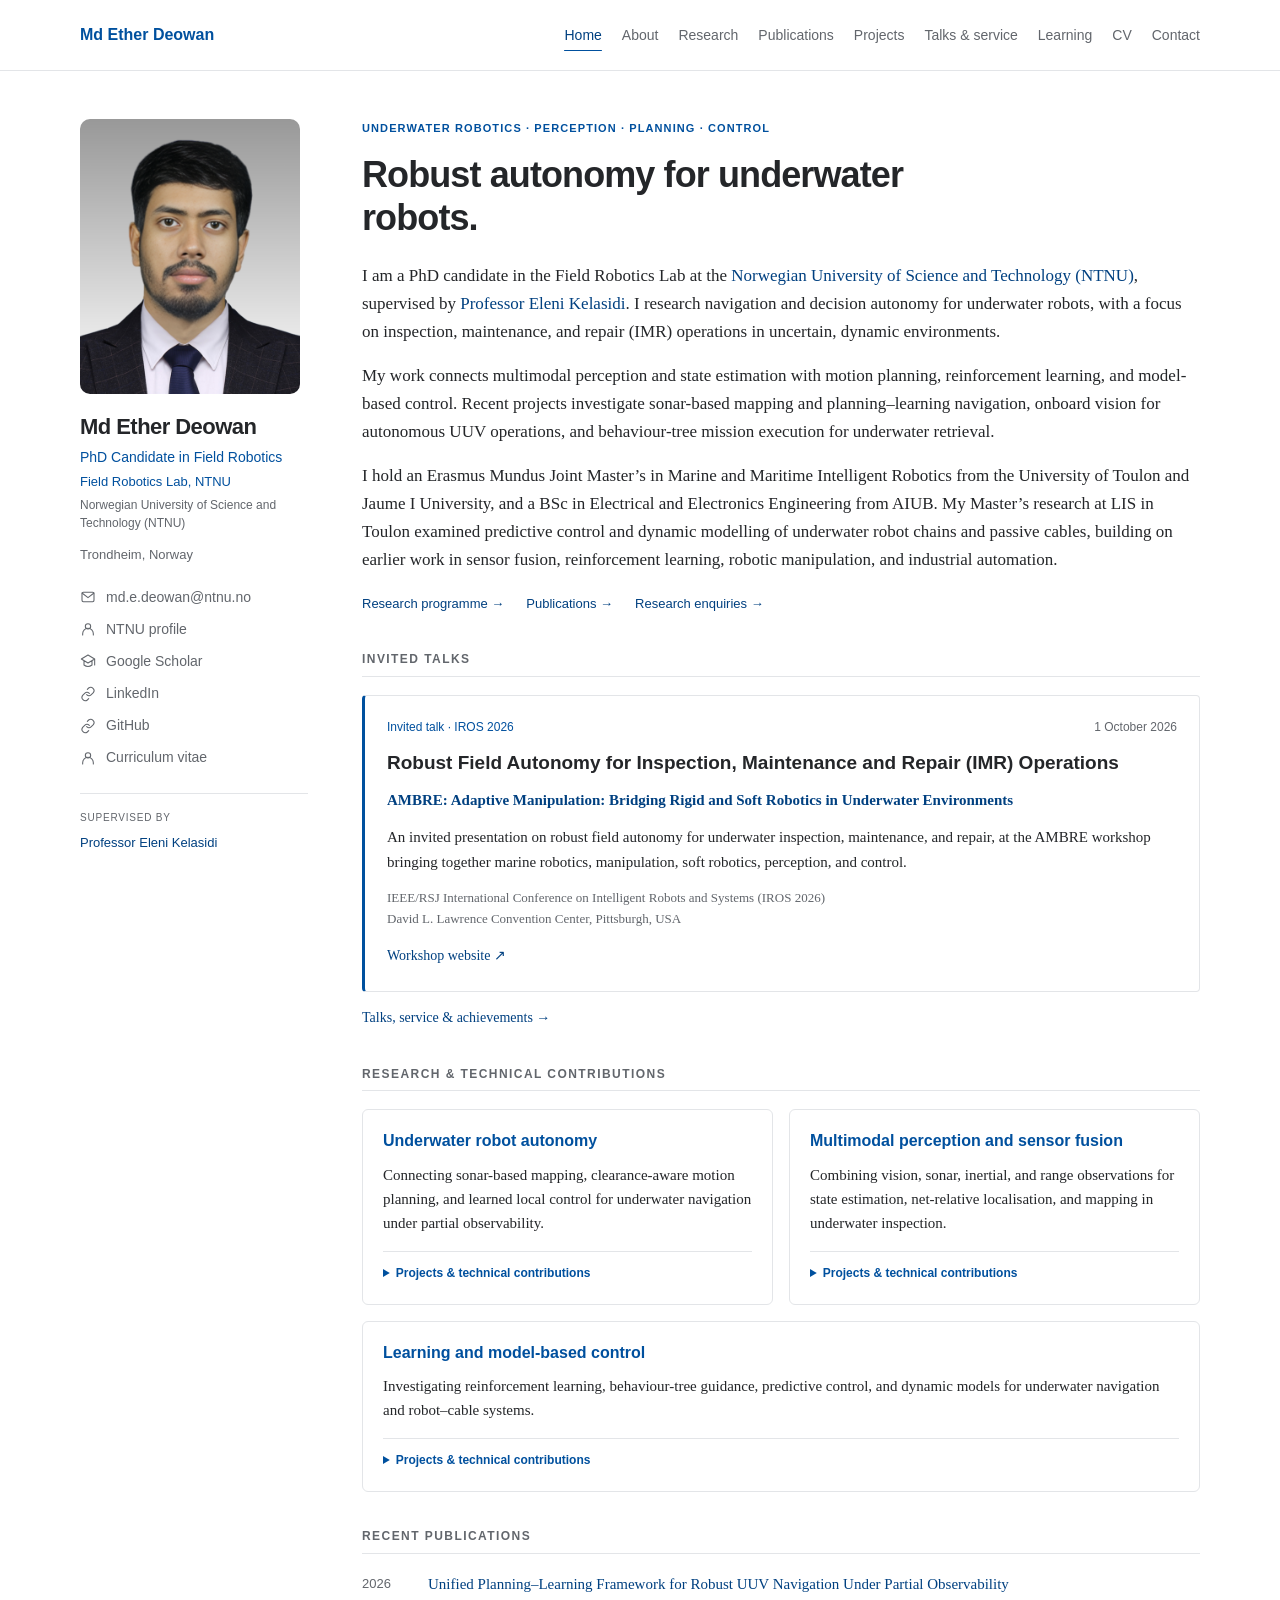
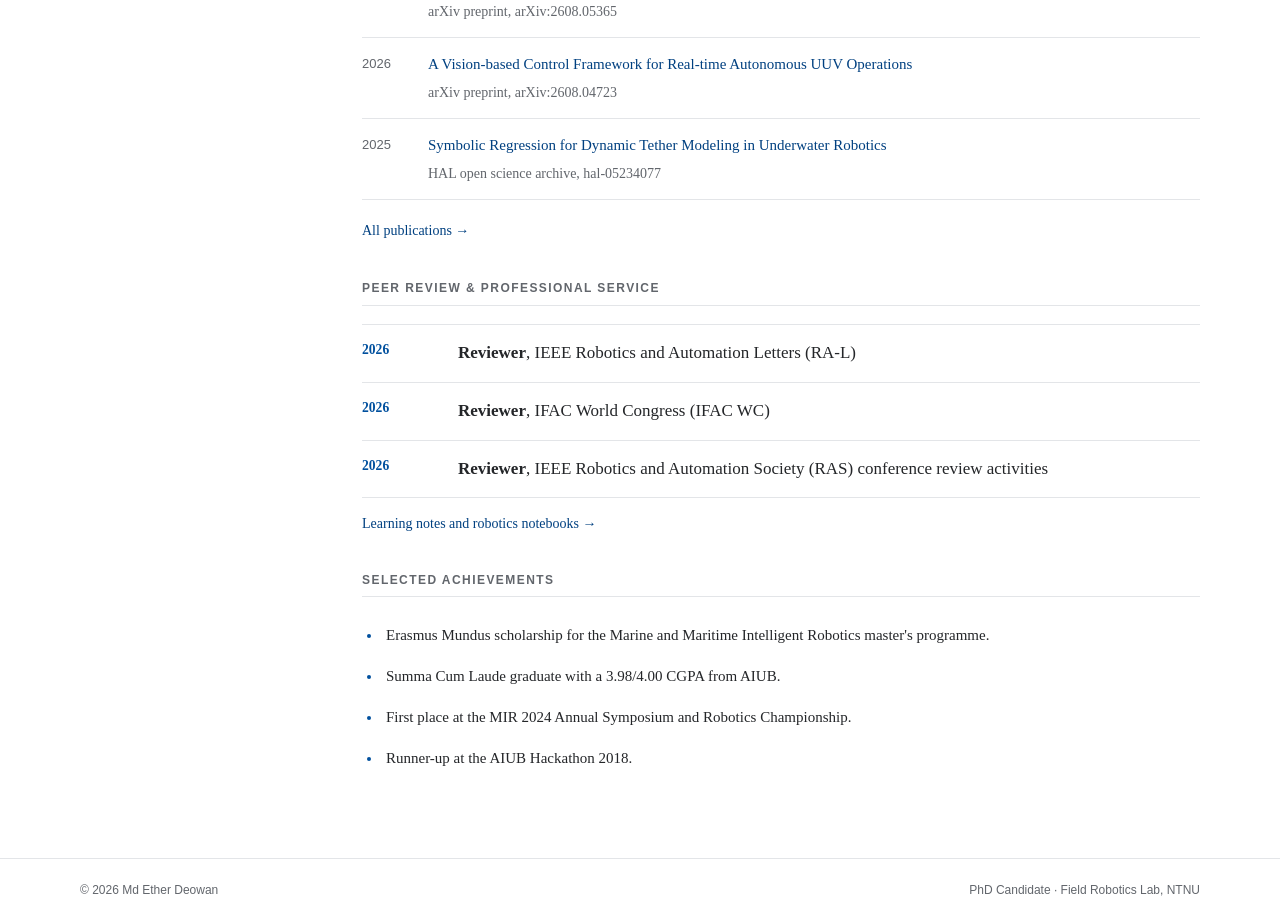
==== commit d9e3e5a6: "style update" ====
--- a/index.html
+++ b/index.html
@@ -3,8 +3,8 @@
   <head>
     <meta charset="utf-8">
     <meta name="viewport" content="width=device-width, initial-scale=1">
-    <meta name="description" content="Academic website of Md Ether Deowan.">
-    <title>Md Ether Deowan | Academic Portfolio</title>
+    <meta name="description" content="Md Ether Deowan researches underwater robot autonomy, perception, planning, and control for inspection, maintenance, and repair at NTNU.">
+    <title>Md Ether Deowan | Underwater Robotics &amp; Field Autonomy</title>
     <link rel="canonical" href="https://eather0056.github.io/">
     <meta name="theme-color" content="#102d39">
     <link rel="icon" href="assets/images/favicon-32.png" sizes="32x32">
@@ -14,12 +14,12 @@
     <meta property="og:type" content="website">
     <meta property="og:site_name" content="Md Ether Deowan">
     <meta property="og:url" content="https://eather0056.github.io/">
-    <meta property="og:title" content="Md Ether Deowan | Academic Portfolio">
-    <meta property="og:description" content="Navigation, perception, and decision autonomy for underwater and field robotic systems — PhD candidate, Field Robotics Lab, NTNU.">
+    <meta property="og:title" content="Md Ether Deowan | Underwater Robotics &amp; Field Autonomy">
+    <meta property="og:description" content="Underwater perception, planning, and control for robust field autonomy and IMR operations — PhD candidate, Field Robotics Lab, NTNU.">
     <meta property="og:image" content="https://eather0056.github.io/assets/images/og-cover.png">
     <meta name="twitter:card" content="summary_large_image">
-    <meta name="twitter:title" content="Md Ether Deowan | Academic Portfolio">
-    <meta name="twitter:description" content="Navigation, perception, and decision autonomy for underwater and field robotic systems — PhD candidate, Field Robotics Lab, NTNU.">
+    <meta name="twitter:title" content="Md Ether Deowan | Underwater Robotics &amp; Field Autonomy">
+    <meta name="twitter:description" content="Underwater perception, planning, and control for robust field autonomy and IMR operations — PhD candidate, Field Robotics Lab, NTNU.">
     <meta name="twitter:image" content="https://eather0056.github.io/assets/images/og-cover.png">
     <link rel="stylesheet" href="assets/css/styles.css">
     <script src="assets/js/main.js" defer></script>
--- a/assets/css/styles.css
+++ b/assets/css/styles.css
@@ -1,17 +1,17 @@
 :root {
-  --background: #f4f7f6;
+  --background: #ffffff;
   --surface: #ffffff;
-  --surface-muted: #eaf0ee;
-  --text: #10231f;
-  --text-muted: #52645f;
-  --accent: #087f73;
-  --accent-dark: #075d56;
-  --navy: #102d39;
+  --surface-muted: #f7f8fa;
+  --text: #242629;
+  --text-muted: #62666c;
+  --accent: #00509e;
+  --accent-dark: #004080;
+  --navy: #173b60;
   --gold: #d4a84f;
-  --border: #d2dfdb;
-  --shadow: 0 24px 60px rgba(16, 45, 57, 0.1);
-  --radius: 14px;
-  --max-width: 1180px;
+  --border: #e3e5e8;
+  --shadow: none;
+  --radius: 6px;
+  --max-width: 1120px;
 }
 
 * { box-sizing: border-box; }
@@ -105,16 +105,78 @@
 }
 
 .nav-links a {
+  position: relative;
+  display: inline-block;
   color: var(--text-muted);
   font-size: 0.92rem;
   text-decoration: none;
   transition: color 160ms ease;
 }
 
+.nav-links a::after {
+  content: "";
+  position: absolute;
+  left: 0;
+  right: 100%;
+  bottom: -6px;
+  height: 2px;
+  border-radius: 2px;
+  background: var(--accent);
+  transition: right 220ms ease;
+}
+
 .nav-links a:hover,
 .nav-links a[aria-current="page"] { color: var(--accent-dark); }
-
-.hero { min-height: calc(100vh - 82px); display: grid; align-items: center; padding: clamp(4rem, 8vw, 7.5rem) 0; overflow: hidden; }
+.nav-links a:hover::after,
+.nav-links a[aria-current="page"]::after { right: 0; }
+
+.scroll-progress {
+  position: fixed;
+  top: 0;
+  left: 0;
+  z-index: 30;
+  width: 0%;
+  height: 3px;
+  background: linear-gradient(90deg, var(--accent), var(--gold));
+}
+
+.hero {
+  min-height: calc(100vh - 82px);
+  display: grid;
+  align-items: center;
+  padding: clamp(4rem, 8vw, 7.5rem) 0;
+  overflow: hidden;
+  position: relative;
+  background-image: radial-gradient(circle, rgba(16, 45, 57, 0.07) 1px, transparent 1.6px);
+  background-size: 28px 28px;
+}
+.status-pill {
+  display: inline-flex;
+  align-items: center;
+  gap: 0.55rem;
+  margin: 0 0 1.5rem;
+  padding: 0.4rem 0.9rem 0.4rem 0.7rem;
+  border: 1px solid var(--border);
+  border-radius: 999px;
+  background: var(--surface);
+  color: var(--text-muted);
+  font-size: 0.82rem;
+  font-weight: 700;
+  box-shadow: 0 8px 20px rgba(16, 45, 57, 0.06);
+}
+.status-dot {
+  width: 8px;
+  height: 8px;
+  flex: 0 0 auto;
+  border-radius: 50%;
+  background: #2fae6b;
+  animation: status-pulse 2.4s ease-out infinite;
+}
+@keyframes status-pulse {
+  0% { box-shadow: 0 0 0 0 rgba(47, 174, 107, 0.45); }
+  70% { box-shadow: 0 0 0 8px rgba(47, 174, 107, 0); }
+  100% { box-shadow: 0 0 0 0 rgba(47, 174, 107, 0); }
+}
 .hero-grid { display: grid; grid-template-columns: minmax(0, 1.15fr) minmax(300px, 0.7fr); gap: clamp(3rem, 8vw, 7rem); align-items: center; }
 .hero-copy { position: relative; z-index: 1; }
 .hero-role { margin: -1.8rem 0 1.4rem; color: var(--accent-dark); font-size: clamp(1.05rem, 2vw, 1.3rem); font-weight: 750; letter-spacing: 0.01em; }
@@ -132,6 +194,21 @@
 
 .portrait-frame { position: relative; width: min(100%, 390px); margin: 0 auto; justify-self: end; }
 .portrait-accent { position: absolute; inset: -1.4rem 1.5rem 2.5rem -1.4rem; border-radius: 45% 45% 18px 18px; background: var(--navy); transform: rotate(-3deg); }
+.portrait-accent::before,
+.portrait-accent::after {
+  content: "";
+  position: absolute;
+  inset: 0;
+  border-radius: inherit;
+  border: 1px solid rgba(212, 168, 79, 0.55);
+  opacity: 0;
+  animation: sonar-ring 4s ease-out infinite;
+}
+.portrait-accent::after { animation-delay: 2s; }
+@keyframes sonar-ring {
+  0% { transform: scale(0.88); opacity: 0.5; }
+  100% { transform: scale(1.32); opacity: 0; }
+}
 .profile-photo {
   position: relative;
   display: block;
@@ -162,6 +239,18 @@
 .button-secondary { background: transparent; color: var(--accent-dark); }
 .button-secondary:hover { background: var(--surface); color: var(--accent-dark); }
 
+.button span[aria-hidden="true"],
+.text-link span[aria-hidden="true"],
+.project-read-more span[aria-hidden="true"] {
+  display: inline-block;
+  transition: transform 200ms ease;
+}
+.button:hover span[aria-hidden="true"],
+.text-link:hover span[aria-hidden="true"],
+.project-read-more:hover span[aria-hidden="true"] {
+  transform: translateX(4px);
+}
+
 .card-grid { display: grid; grid-template-columns: repeat(3, 1fr); gap: 1.2rem; }
 .card,
 .placeholder-block {
@@ -261,6 +350,20 @@
 .section-intro > p { margin-bottom: 0.8rem; color: var(--text-muted); font-size: 1.08rem; }
 .card-number { display: block; margin-bottom: 2rem; color: var(--accent); font-family: Georgia, serif; font-size: 0.9rem; font-weight: 700; }
 .theme-card { border-top: 3px solid var(--accent); }
+.theme-head { display: flex; align-items: center; gap: 0.85rem; margin-bottom: 1.3rem; }
+.theme-head .card-number { margin: 0; }
+.theme-icon {
+  display: inline-flex;
+  align-items: center;
+  justify-content: center;
+  width: 42px;
+  height: 42px;
+  flex: 0 0 auto;
+  border-radius: 50%;
+  background: var(--surface-muted);
+  color: var(--accent-dark);
+}
+.theme-icon svg { width: 21px; height: 21px; }
 .text-link { font-weight: 750; text-decoration: none; }
 
 .about-grid { display: grid; grid-template-columns: 290px minmax(0, 720px); gap: clamp(2.5rem, 7vw, 6rem); align-items: center; margin-bottom: 4rem; }
@@ -309,7 +412,12 @@
 .research-statement { margin-top: 4rem; }
 
 /* PhD research programme */
-.research-hero { padding: clamp(4rem, 9vw, 7rem) 0; background: linear-gradient(135deg, var(--navy), #164a51); color: white; }
+.research-hero {
+  padding: clamp(4rem, 9vw, 7rem) 0;
+  background-image: linear-gradient(135deg, var(--navy), #164a51), radial-gradient(circle, rgba(255, 255, 255, 0.09) 1px, transparent 1.6px);
+  background-size: auto, 28px 28px;
+  color: white;
+}
 .research-hero h1 { max-width: 920px; color: white; font-size: clamp(3rem, 7vw, 5.4rem); }
 .research-hero .lead { color: #d7e5e2; }
 .research-hero .eyebrow { color: #78d1c7; }
@@ -358,12 +466,17 @@
 .service-list p { margin: 0; }
 
 /* Technical project case studies */
-.case-hero { padding: clamp(4rem, 9vw, 7rem) 0; background: linear-gradient(135deg, var(--navy), #164a51); color: white; }
+.case-hero {
+  padding: clamp(4rem, 9vw, 7rem) 0;
+  background-image: linear-gradient(135deg, var(--navy), #164a51), radial-gradient(circle, rgba(255, 255, 255, 0.09) 1px, transparent 1.6px);
+  background-size: auto, 28px 28px;
+  color: white;
+}
 .case-hero h1 { max-width: 900px; margin-top: 0.35rem; color: white; font-size: clamp(3rem, 7vw, 5.5rem); }
 .case-hero .lead { color: #d7e5e2; }
 .case-hero .eyebrow { color: #78d1c7; }
-.case-back { display: inline-block; margin-bottom: 3.5rem; color: #d7e5e2; font-size: 0.88rem; font-weight: 750; text-decoration: none; }
-.case-back:hover { color: white; }
+.case-back { display: inline-block; margin-bottom: 3.5rem; color: #d7e5e2; font-size: 0.88rem; font-weight: 750; text-decoration: none; transition: color 160ms ease, transform 160ms ease; }
+.case-back:hover { color: white; transform: translateX(-3px); }
 .case-hero-grid { display: grid; grid-template-columns: minmax(0, 1.5fr) minmax(260px, 0.55fr); gap: clamp(3rem, 8vw, 7rem); align-items: end; }
 .case-hero .button-secondary { border-color: #8eb8b4; color: white; }
 .case-hero .button-secondary:hover { color: var(--navy); }
@@ -526,7 +639,173 @@
   .case-nav { position: static; }
 }
 
+.reveal-init {
+  opacity: 0;
+  transform: translateY(18px);
+  transition: opacity 700ms cubic-bezier(0.2, 0.7, 0.3, 1), transform 700ms cubic-bezier(0.2, 0.7, 0.3, 1);
+}
+.reveal-init.is-visible { opacity: 1; transform: none; }
+
 @media (prefers-reduced-motion: reduce) {
   html { scroll-behavior: auto; }
   .button, .card { transition: none; }
-}
+  .reveal-init { opacity: 1; transform: none; transition: none; }
+  .status-dot,
+  .portrait-accent::before,
+  .portrait-accent::after { animation: none; }
+}
+
+/* Academic presentation: compact navigation, profile sidebar, and readable lists. */
+body { font-family: Charter, "Bitstream Charter", "Sitka Text", Cambria, Georgia, serif; font-size: 17px; line-height: 1.65; }
+h1, h2, h3, h4, nav, .academic-sidebar, .eyebrow, .card-label, .button, .tag-list, .publication-meta, .site-footer { font-family: -apple-system, BlinkMacSystemFont, "Segoe UI", sans-serif; }
+h1 { font-size: 28px; letter-spacing: -.025em; font-weight: 600; overflow-wrap: anywhere; }
+h2 { font-size: 21px; font-weight: 600; }
+h3 { font-size: 17px; font-weight: 600; }
+a { text-decoration: none; text-underline-offset: 3px; }
+a:hover { text-decoration: underline; }
+a:focus-visible, summary:focus-visible { outline: 2px solid var(--accent); outline-offset: 4px; border-radius: 2px; }
+.container { width: min(calc(100% - 64px), var(--max-width)); }
+.site-nav { position: static; background: white; backdrop-filter: none; border-color: var(--border); }
+.nav-inner { min-height: 70px; gap: 24px; }
+.brand { color: var(--accent); font-family: inherit; font-size: 16px; font-weight: 600; white-space: nowrap; }
+.nav-links { gap: 12px 20px; }
+.nav-links a { font-size: 14px; font-weight: 500; }
+.nav-links a::after { bottom: -4px; height: 1px; }
+.academic-layout { display: grid; grid-template-columns: 228px minmax(0, 1fr); gap: 54px; align-items: start; margin-block: 48px 80px; min-height: 65vh; }
+.academic-sidebar { position: sticky; top: 32px; font-size: 14px; }
+.sidebar-photo { display: block; width: 220px; max-width: 100%; height: auto; aspect-ratio: 4 / 5; object-fit: cover; object-position: center 24%; border-radius: 10px; margin-bottom: 20px; }
+.sidebar-name { font-size: 22px; letter-spacing: -.025em; margin: 0 0 8px; }
+.sidebar-role, .sidebar-affiliation { color: var(--accent); line-height: 1.5; margin: 0 0 4px; font-weight: 500; }
+.sidebar-location { margin: 12px 0 20px; font-size: 13px; color: var(--text-muted); }
+.sidebar-links { list-style: none; margin: 0; padding: 0; }
+.sidebar-links li { display: flex; align-items: center; gap: 10px; margin-bottom: 9px; }
+.sidebar-links svg { width: 16px; height: 16px; flex: 0 0 16px; color: var(--text-muted); }
+.sidebar-links a { color: var(--text-muted); overflow-wrap: anywhere; }
+.sidebar-links a:hover { color: var(--accent); }
+.sidebar-advisor { border-top: 1px solid var(--border); margin-top: 24px; padding-top: 16px; color: var(--text-muted); font-size: 13px; }
+.sidebar-advisor span { display: block; text-transform: uppercase; letter-spacing: .08em; font-size: 10px; margin-bottom: 5px; }
+.academic-content { min-width: 0; }
+.academic-content > section + section { margin-top: 38px; }
+.academic-content .container { width: 100%; }
+.academic-content .section { padding: 0; margin-bottom: 40px; }
+.academic-content .section-muted { background: transparent; }
+.academic-content .lead { font-size: 17px; }
+.academic-section-title { margin: 0 0 18px; padding-bottom: 9px; border-bottom: 1px solid var(--border); font-size: 12px; font-weight: 600; letter-spacing: .12em; text-transform: uppercase; color: var(--text-muted); }
+.home-about p { margin: 0 0 16px; }
+.research-boxes { display: grid; grid-template-columns: repeat(2, minmax(0, 1fr)); gap: 16px; align-items: start; }
+.research-box:last-child:nth-child(odd) { grid-column: 1 / -1; }
+.research-box { padding: 20px; border: 1px solid var(--border); border-radius: 6px; }
+.research-box h3 { color: var(--accent); line-height: 1.4; margin: 0 0 10px; font-size: 16px; }
+.research-box p { font-size: 15px; line-height: 1.6; margin: 0 0 16px; }
+.research-box details { padding-top: 12px; border-top: 1px solid var(--border); }
+.research-box summary { cursor: pointer; font-family: -apple-system, BlinkMacSystemFont, "Segoe UI", sans-serif; font-size: 12px; font-weight: 600; color: var(--accent); }
+.research-box ul { padding-left: 18px; font-size: 14px; }
+.research-box li + li { margin-top: 8px; }
+.academic-updates { list-style: none; padding: 0; margin: 0 0 16px; }
+.academic-updates li { display: grid; grid-template-columns: 48px minmax(0, 1fr); gap: 18px; padding: 14px 0; border-bottom: 1px solid var(--border); font-size: 15px; }
+.academic-updates li:first-child { padding-top: 0; }
+.academic-updates p { font-size: 14px; color: var(--text-muted); margin: 4px 0 0; }
+.update-year { color: var(--text-muted); font: 13px/1.8 -apple-system, BlinkMacSystemFont, "Segoe UI", sans-serif; }
+.text-link { font-size: 14px; font-weight: 500; }
+.card, .publication-card, .learning-card-simple, .student-card { box-shadow: none; }
+.card:hover { transform: none; box-shadow: none; border-color: var(--accent); }
+.button { border-radius: 4px; padding: 7px 12px; font-size: 13px; font-weight: 500; }
+.button-row { margin-top: 20px; }
+.button:hover { transform: none; }
+.eyebrow, .card-label { font-size: 11px; letter-spacing: .1em; }
+.section-intro, .research-context { grid-template-columns: 1fr; gap: 8px; }
+.about-grid { display: block; margin-bottom: 32px; }
+.about-photo { display: none; }
+.bio-copy { font-size: 17px; }
+.publication-header { display: block; }
+.scholar-card { display: block; max-width: none; margin-top: 20px; padding: 12px 0; border-block: 1px solid var(--border); border-radius: 0; color: var(--text-muted); background: transparent; font-size: 14px; }
+.scholar-card strong { font: inherit; font-weight: 600; color: var(--accent); }
+.scholar-card span { margin: 0 20px 0 5px; color: inherit; font-size: inherit; text-transform: none; }
+.scholar-card a { color: var(--accent); }
+.publication-groups { margin-top: 28px; }
+.publication-groups > section { grid-template-columns: 48px minmax(0, 1fr); gap: 20px; padding: 20px 0; }
+.publication-groups > section > h2 { font-size: 16px; }
+.publication-card { border: 0; border-bottom: 1px solid var(--border); border-radius: 0; padding: 0 0 20px; }
+.publication-card:last-child { border-bottom: 0; }
+.publication-card h3 { font-size: 17px; line-height: 1.45; }
+.publication-authors, .publication-venue, .publication-description { font-size: 14px; font-weight: 400; }
+.publication-doi { overflow-wrap: anywhere; }
+.publication-links a { border-radius: 3px; padding: 2px 7px; }
+.card-grid, .project-list, .archive-grid { grid-template-columns: repeat(2, minmax(0, 1fr)); }
+.project-card-featured { grid-template-columns: 1fr; }
+.project-card-featured .project-media { border-right: 0; border-bottom: 1px solid var(--border); }
+.project-card h2 { font-size: 18px; line-height: 1.4; }
+.project-card p { font-size: 15px; }
+.project-card-featured .project-media img { min-height: 0; max-height: 300px; }
+.theme-card { padding: 20px; border-top-width: 1px; }
+.theme-card p { font-size: 15px; }
+.theme-head { display: none; }
+.research-hero { padding: 0; background: transparent; }
+.research-hero h1 { font-size: 28px; }
+.supervisor-grid, .student-grid { grid-template-columns: repeat(2, minmax(0, 1fr)); }
+.callout { background: var(--surface-muted); border: 1px solid var(--border); color: var(--text); border-radius: 6px; padding: 24px; gap: 20px; }
+.callout h2 { color: var(--text); font-size: 21px; }
+.callout .eyebrow { color: var(--accent); }
+.button-light { background: var(--accent); color: white; }
+.site-footer { padding: 22px 0; font-size: 12px; }
+.case-hero h1 { font-size: clamp(28px, 5vw, 46px); }
+.case-nav { top: 0; }
+@media (max-width: 1000px) {
+  .nav-inner { flex-direction: column; align-items: flex-start; padding-block: 16px; gap: 10px; }
+  .academic-layout { grid-template-columns: 210px minmax(0, 1fr); gap: 32px; }
+}
+@media (max-width: 760px) {
+  .container { width: calc(100% - 40px); }
+  .academic-layout { grid-template-columns: 1fr; margin-top: 28px; gap: 32px; }
+  .academic-sidebar { position: static; display: grid; grid-template-columns: 132px minmax(0, 1fr); column-gap: 24px; align-items: start; }
+  .sidebar-photo { grid-column: 1; grid-row: 1 / 7; width: 132px; margin: 0; }
+  .academic-sidebar > :not(.sidebar-photo) { grid-column: 2; }
+  .sidebar-name { font-size: 21px; }
+  .sidebar-links { margin-top: 6px; }
+  .sidebar-advisor { display: none; }
+  .sidebar-location { margin: 6px 0; }
+  .research-boxes, .card-grid, .project-list, .archive-grid { grid-template-columns: 1fr; }
+  .research-box:last-child:nth-child(odd) { grid-column: auto; }
+  .project-card-featured { grid-column: auto; }
+  .publication-groups > section { grid-template-columns: 1fr; gap: 6px; }
+}
+@media (max-width: 420px) {
+  .academic-sidebar { grid-template-columns: 94px minmax(0, 1fr); column-gap: 16px; }
+  .sidebar-photo { width: 94px; }
+  .sidebar-name { font-size: 19px; }
+  .sidebar-role, .sidebar-affiliation, .sidebar-links { font-size: 12px; }
+  .nav-links { gap: 8px 16px; }
+  .nav-links a { font-size: 13px; }
+  .supervisor-grid, .student-grid { grid-template-columns: 1fr; }
+}
+.research-hero h1 { color: var(--text); }
+.research-hero .lead { color: var(--text-muted); }
+.research-hero .eyebrow { color: var(--accent); }
+.research-hero .button-secondary { color: var(--accent); border-color: var(--accent); }
+/* Let long notebook equations scroll within the page on narrow screens. */
+.notebook-page mjx-container[display="true"] { display: block; max-width: 100%; overflow-x: auto; overflow-y: hidden; padding-block: 3px; }
+
+/* Research profile, invited talks, and academic recognition. */
+.profile-headline { max-width: 650px; font-size: clamp(28px, 3.4vw, 36px); line-height: 1.2; margin: 0 0 22px; }
+.profile-actions, .page-jump-links { display: flex; flex-wrap: wrap; gap: 10px 22px; font: 500 13px/1.6 -apple-system, BlinkMacSystemFont, "Segoe UI", sans-serif; margin-top: 20px; }
+.talk-card { padding: 22px; border: 1px solid var(--border); border-left: 3px solid var(--accent); border-radius: 4px; background: var(--surface); }
+.talk-card + .talk-card { margin-top: 18px; }
+.talk-meta { display: flex; flex-wrap: wrap; justify-content: space-between; gap: 6px 16px; margin-bottom: 12px; color: var(--accent); font: 500 12px/1.6 -apple-system, BlinkMacSystemFont, "Segoe UI", sans-serif; }
+.talk-meta time { color: var(--text-muted); }
+.talk-card h3 { font-size: 19px; line-height: 1.45; margin: 0 0 12px; }
+.talk-card p { font-size: 15px; margin: 0 0 12px; }
+.talk-card .talk-event { font-weight: 600; }
+.talk-card .talk-location { color: var(--text-muted); font-size: 13px; }
+.section-followup { margin: 14px 0 0; font-size: 14px; }
+.achievement-list { padding-left: 20px; margin: 0; font-size: 15px; }
+.achievement-list li { padding: 8px 0 8px 4px; }
+.achievement-list li::marker { color: var(--accent); }
+.academic-sidebar .sidebar-affiliation { font-size: 13px; }
+.sidebar-affiliation a { display: inline-block; margin-top: 4px; color: var(--text-muted); font-size: 12px; }
+.academic-content [id] { scroll-margin-top: 24px; }
+.nav-inner { flex-wrap: wrap; padding-block: 18px; }
+@media (max-width: 520px) {
+  .talk-card { padding: 16px; }
+  .talk-card h3 { font-size: 17px; }
+  .sidebar-affiliation a { font-size: 11px; }
+}
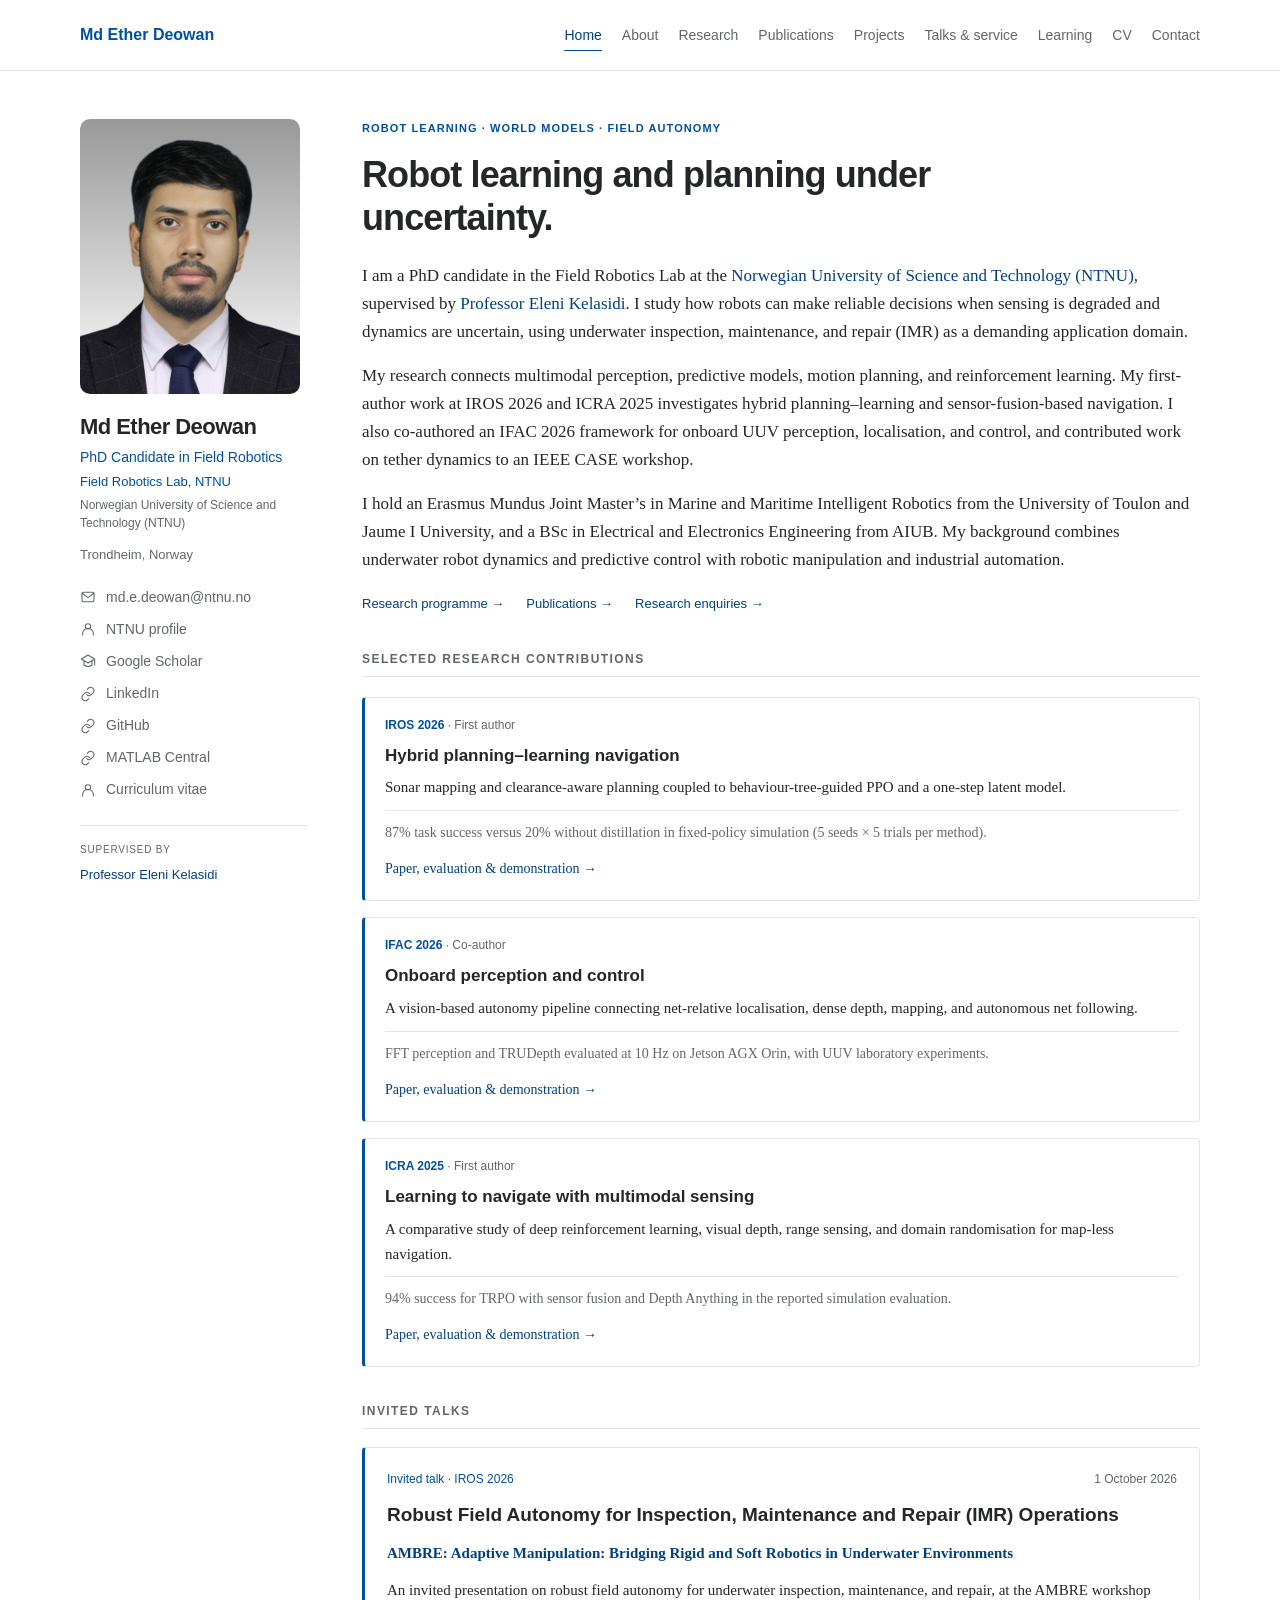
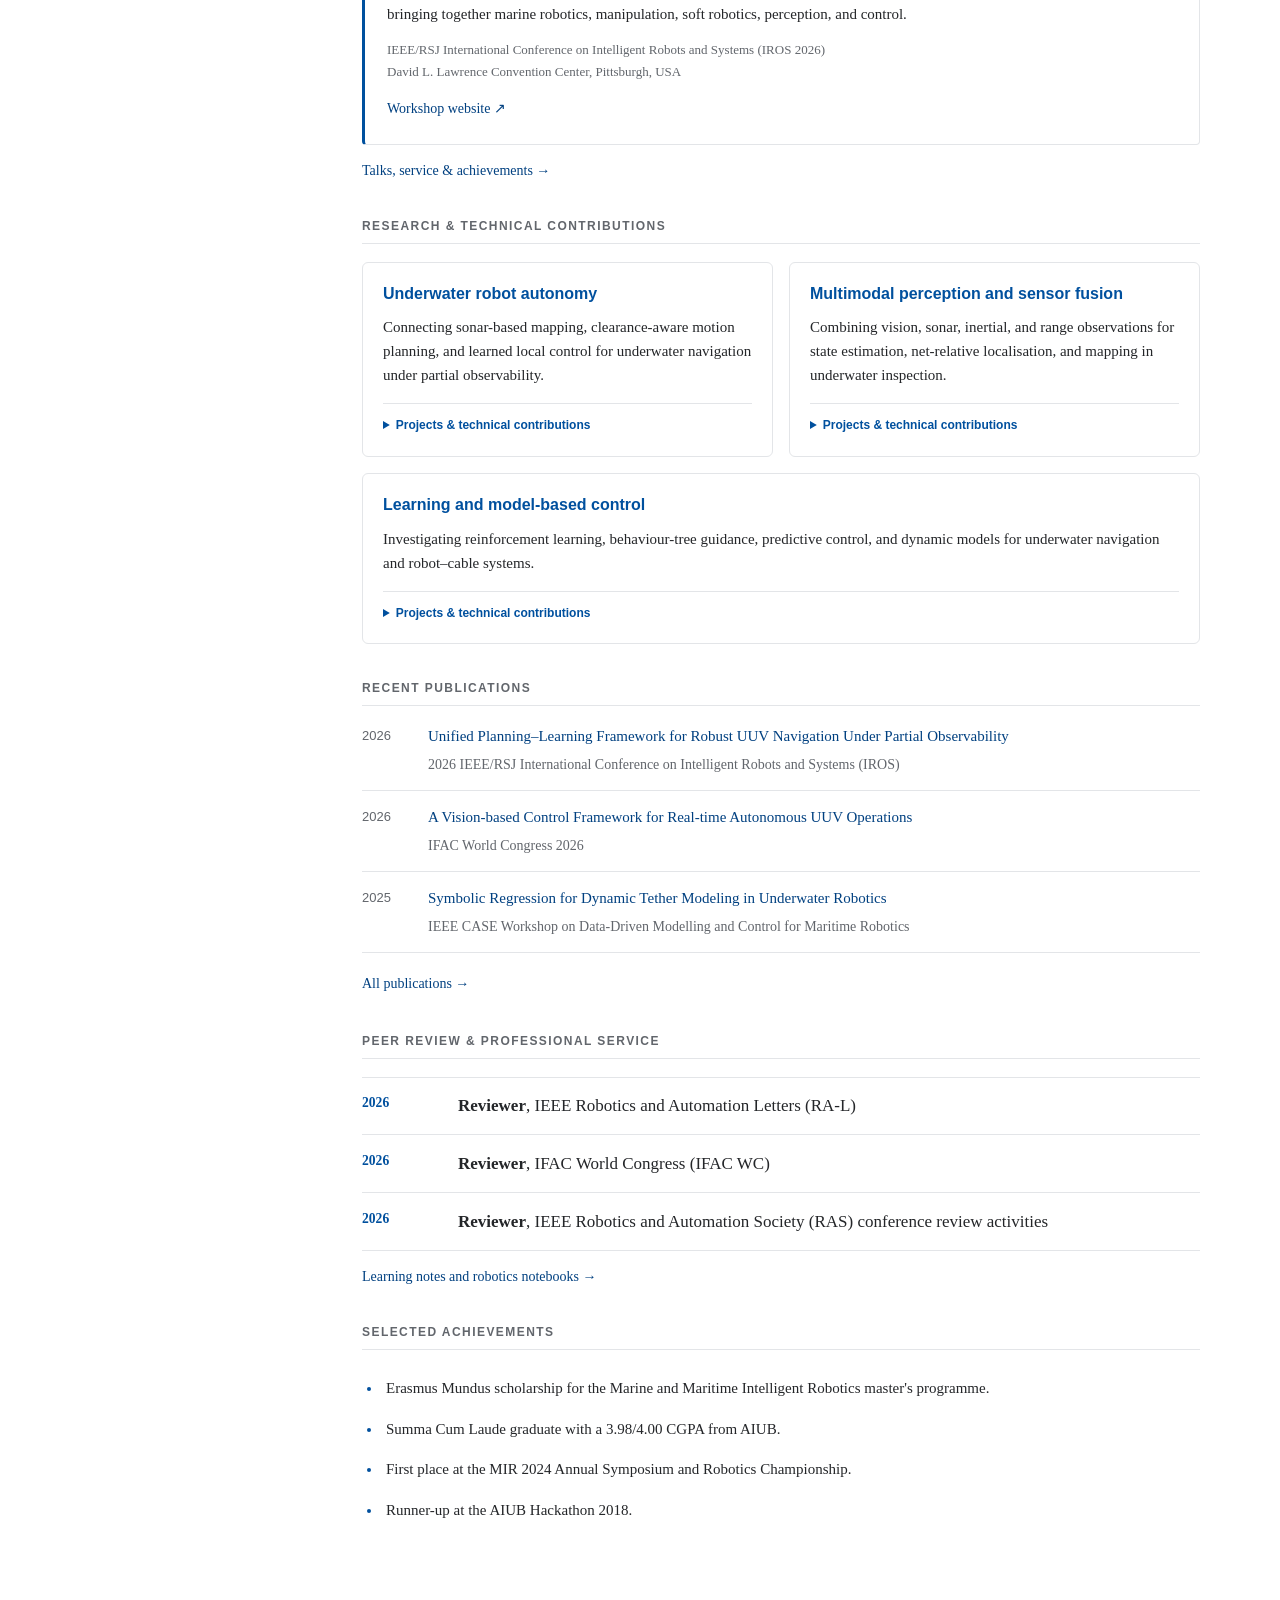
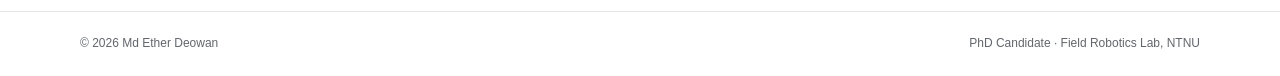
==== commit 199ff7dd: "style update" ====
--- a/index.html
+++ b/index.html
@@ -3,8 +3,8 @@
   <head>
     <meta charset="utf-8">
     <meta name="viewport" content="width=device-width, initial-scale=1">
-    <meta name="description" content="Md Ether Deowan researches underwater robot autonomy, perception, planning, and control for inspection, maintenance, and repair at NTNU.">
-    <title>Md Ether Deowan | Underwater Robotics &amp; Field Autonomy</title>
+    <meta name="description" content="Md Ether Deowan researches robot learning, predictive models, and planning under uncertainty at NTNU, with publications at IROS, ICRA, and IFAC.">
+    <title>Md Ether Deowan | Robot Learning &amp; Field Autonomy</title>
     <link rel="canonical" href="https://eather0056.github.io/">
     <meta name="theme-color" content="#102d39">
     <link rel="icon" href="assets/images/favicon-32.png" sizes="32x32">
@@ -14,12 +14,12 @@
     <meta property="og:type" content="website">
     <meta property="og:site_name" content="Md Ether Deowan">
     <meta property="og:url" content="https://eather0056.github.io/">
-    <meta property="og:title" content="Md Ether Deowan | Underwater Robotics &amp; Field Autonomy">
-    <meta property="og:description" content="Underwater perception, planning, and control for robust field autonomy and IMR operations — PhD candidate, Field Robotics Lab, NTNU.">
+    <meta property="og:title" content="Md Ether Deowan | Robot Learning &amp; Field Autonomy">
+    <meta property="og:description" content="Md Ether Deowan researches robot learning, predictive models, and planning under uncertainty at NTNU, with publications at IROS, ICRA, and IFAC.">
     <meta property="og:image" content="https://eather0056.github.io/assets/images/og-cover.png">
     <meta name="twitter:card" content="summary_large_image">
-    <meta name="twitter:title" content="Md Ether Deowan | Underwater Robotics &amp; Field Autonomy">
-    <meta name="twitter:description" content="Underwater perception, planning, and control for robust field autonomy and IMR operations — PhD candidate, Field Robotics Lab, NTNU.">
+    <meta name="twitter:title" content="Md Ether Deowan | Robot Learning &amp; Field Autonomy">
+    <meta name="twitter:description" content="Md Ether Deowan researches robot learning, predictive models, and planning under uncertainty at NTNU, with publications at IROS, ICRA, and IFAC.">
     <meta name="twitter:image" content="https://eather0056.github.io/assets/images/og-cover.png">
     <link rel="stylesheet" href="assets/css/styles.css">
     <script src="assets/js/main.js" defer></script>
--- a/assets/css/styles.css
+++ b/assets/css/styles.css
@@ -809,3 +809,15 @@
   .talk-card h3 { font-size: 17px; }
   .sidebar-affiliation a { font-size: 11px; }
 }
+
+/* Evidence-led research summaries for reviewers and research collaborators. */
+.research-highlights { display: grid; gap: 16px; margin-top: 20px; }
+.research-highlight { padding: 18px 20px; border: 1px solid var(--border); border-left: 3px solid var(--accent); border-radius: 4px; }
+.research-highlight h3 { margin: 0 0 8px; line-height: 1.4; }
+.research-highlight h3 a { color: var(--text); }
+.research-highlight p { margin: 0 0 10px; font-size: 15px; }
+.research-highlight .highlight-venue { color: var(--accent); font: 600 12px/1.5 -apple-system, BlinkMacSystemFont, "Segoe UI", sans-serif; }
+.highlight-venue span { color: var(--text-muted); font-weight: 400; }
+.research-highlight .highlight-evidence { padding-top: 10px; border-top: 1px solid var(--border); color: var(--text-muted); font-size: 14px; }
+.research-direction-intro { color: var(--text-muted); }
+.case-authors { max-width: 850px; color: #d7e5e2; font-size: 14px; }
